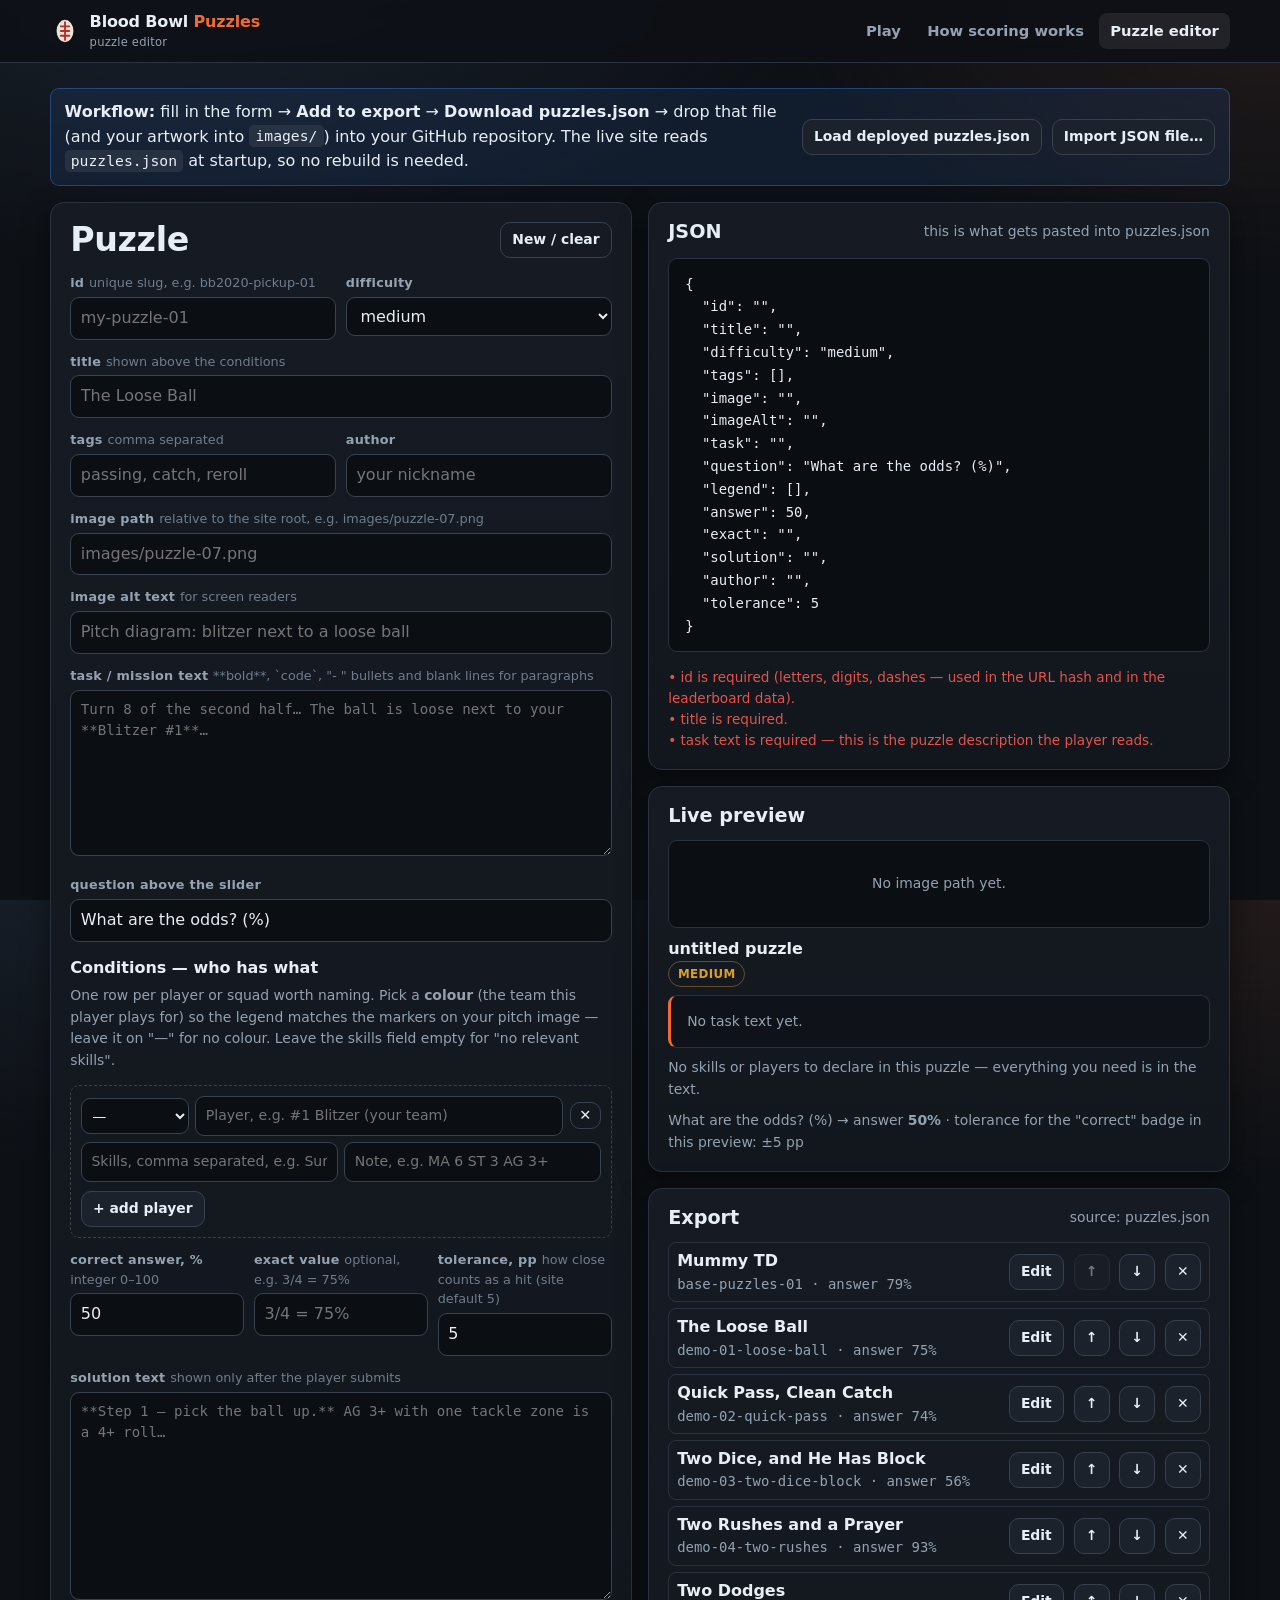
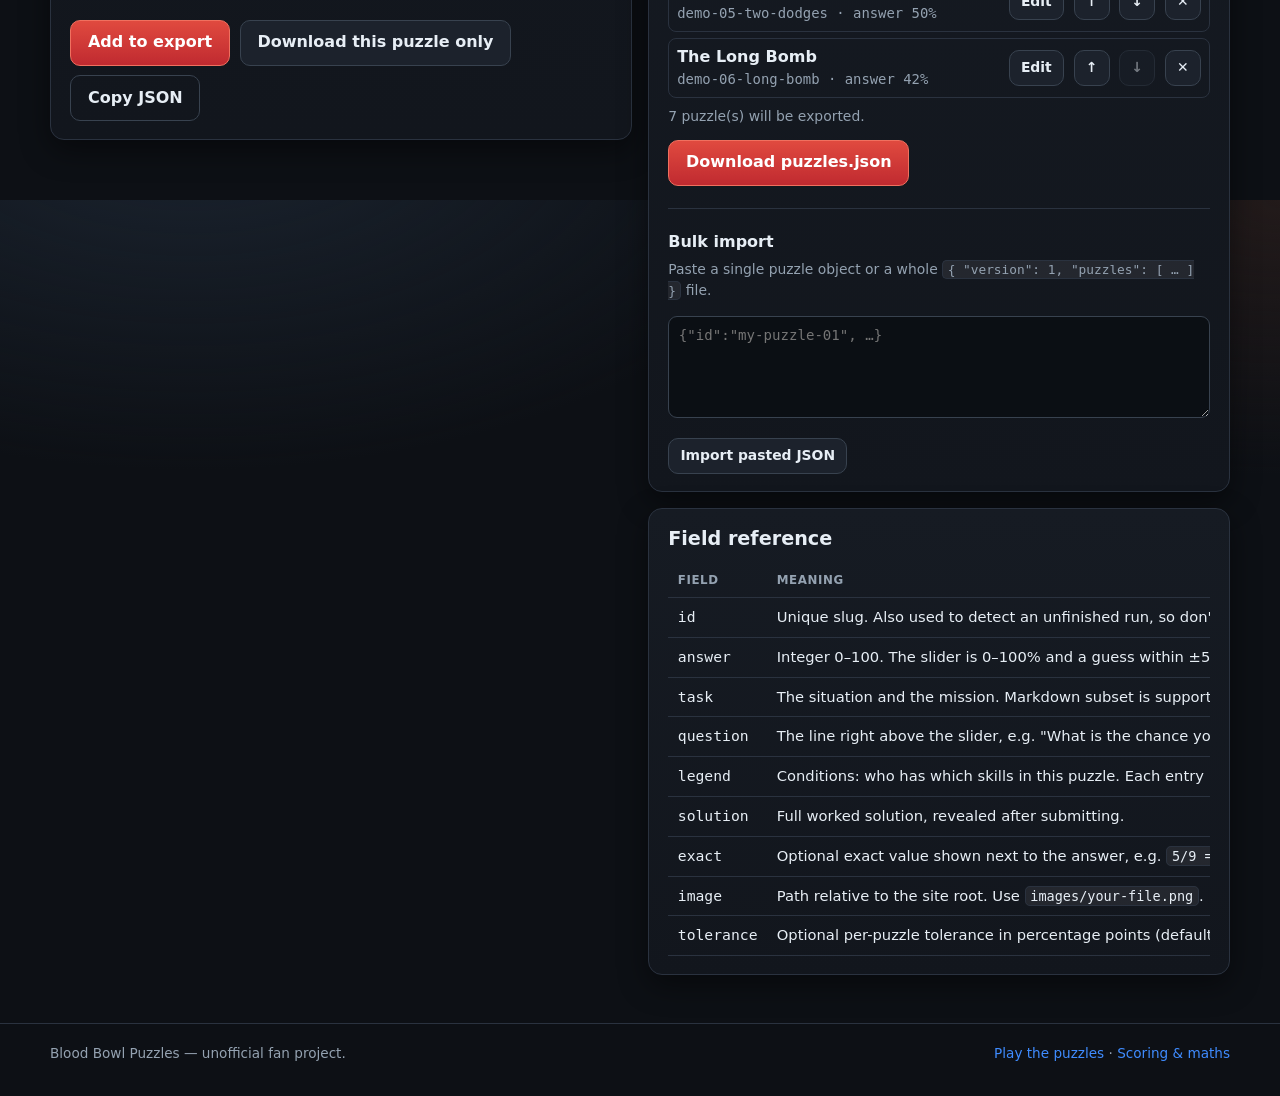
==== editor.html @ c8958ab3 "Zen play mode + legend colours in the editor Play page: - drop the site header, footer and every car" ====
<!doctype html>
<html lang="en">
<head>
<meta charset="utf-8">
<meta name="viewport" content="width=device-width, initial-scale=1">
<title>Puzzle editor — Blood Bowl Puzzles</title>
<meta name="description" content="Create new Blood Bowl puzzles as JSON with a live preview, then export puzzles.json for the site.">
<meta name="color-scheme" content="dark">
<link rel="icon" href="images/favicon.svg">
<link rel="stylesheet" href="css/style.css">
</head>
<body data-page="editor">

<header class="site-header">
  <div class="wrap">
    <a class="brand" href="index.html">
      <svg width="30" height="30" viewBox="0 0 32 32" aria-hidden="true">
        <ellipse cx="16" cy="16" rx="10" ry="13" fill="#e8e2d4" stroke="#0d1015" stroke-width="2"/>
        <path d="M16 6.5v19M11.5 11h9M11.5 16h9M11.5 21h9" stroke="#b03030" stroke-width="2" stroke-linecap="round"/>
      </svg>
      <span>Blood Bowl <b>Puzzles</b><small>puzzle editor</small></span>
    </a>
    <nav class="nav">
      <a href="index.html">Play</a>
      <a href="guide.html">How scoring works</a>
      <a href="editor.html" aria-current="page">Puzzle editor</a>
    </nav>
  </div>
</header>

<main class="wrap">

  <div class="banner">
    <div style="flex:1 1 340px">
      <b>Workflow:</b> fill in the form → <b>Add to export</b> → <b>Download puzzles.json</b> → drop that file
      (and your artwork into <code>images/</code>) into your GitHub repository. The live site reads <code>puzzles.json</code>
      at startup, so no rebuild is needed.
    </div>
    <div class="btn-row">
      <button id="btn-load-file" class="btn-sm">Load deployed puzzles.json</button>
      <label class="btn btn-sm" style="display:inline-block">
        Import JSON file…<input type="file" id="btn-import-file" accept=".json,application/json" hidden>
      </label>
    </div>
  </div>

  <div class="editor-grid">

    <!-- ------------------------------------------------ form -->
    <section class="card" id="form-card">
      <div class="card-top">
        <h1 style="margin:0">Puzzle</h1>
        <div class="btn-row" style="margin-left:auto">
          <button id="btn-new" class="btn-ghost btn-sm">New / clear</button>
        </div>
      </div>

      <div class="field-row">
        <div class="field">
          <label for="f-id">id <span class="hint">unique slug, e.g. bb2020-pickup-01</span></label>
          <input type="text" id="f-id" placeholder="my-puzzle-01">
        </div>
        <div class="field">
          <label for="f-difficulty">difficulty</label>
          <select id="f-difficulty">
            <option value="easy">easy</option>
            <option value="medium" selected>medium</option>
            <option value="hard">hard</option>
          </select>
        </div>
      </div>

      <div class="field">
        <label for="f-title">title <span class="hint">shown above the conditions</span></label>
        <input type="text" id="f-title" placeholder="The Loose Ball">
      </div>

      <div class="field-row">
        <div class="field">
          <label for="f-tags">tags <span class="hint">comma separated</span></label>
          <input type="text" id="f-tags" placeholder="passing, catch, reroll">
        </div>
        <div class="field">
          <label for="f-author">author</label>
          <input type="text" id="f-author" placeholder="your nickname">
        </div>
      </div>

      <div class="field">
        <label for="f-image">image path <span class="hint">relative to the site root, e.g. images/puzzle-07.png</span></label>
        <input type="text" id="f-image" placeholder="images/puzzle-07.png">
      </div>
      <div class="field">
        <label for="f-imagealt">image alt text <span class="hint">for screen readers</span></label>
        <input type="text" id="f-imagealt" placeholder="Pitch diagram: blitzer next to a loose ball">
      </div>

      <div class="field">
        <label for="f-task">task / mission text <span class="hint">**bold**, `code`, "- " bullets and blank lines for paragraphs</span></label>
        <textarea id="f-task" rows="7" placeholder="Turn 8 of the second half… The ball is loose next to your **Blitzer #1**…"></textarea>
      </div>

      <div class="field">
        <label for="f-question">question above the slider</label>
        <input type="text" id="f-question" value="What are the odds? (%)">
      </div>

      <h3 style="margin-top:1rem">Conditions — who has what</h3>
      <p class="muted small">One row per player or squad worth naming. Pick a <b>colour</b> (the team this player plays
        for) so the legend matches the markers on your pitch image — leave it on "—" for no colour.
        Leave the skills field empty for "no relevant skills".</p>
      <div class="legend-editor">
        <div id="legend-rows"></div>
        <button type="button" id="btn-add-legend" class="btn-sm">+ add player</button>
      </div>

      <div class="field-row">
        <div class="field">
          <label for="f-answer">correct answer, % <span class="hint">integer 0–100</span></label>
          <input type="number" id="f-answer" min="0" max="100" step="1" value="50">
        </div>
        <div class="field">
          <label for="f-exact">exact value <span class="hint">optional, e.g. 3/4 = 75%</span></label>
          <input type="text" id="f-exact" placeholder="3/4 = 75%">
        </div>
        <div class="field">
          <label for="f-tolerance">tolerance, pp <span class="hint">how close counts as a hit (site default 5)</span></label>
          <input type="number" id="f-tolerance" min="0" max="25" step="1" value="5">
        </div>
      </div>

      <div class="field">
        <label for="f-solution">solution text <span class="hint">shown only after the player submits</span></label>
        <textarea id="f-solution" rows="9" placeholder="**Step 1 — pick the ball up.** AG 3+ with one tackle zone is a 4+ roll…"></textarea>
      </div>

      <div class="btn-row" style="margin-top:.4rem">
        <button id="btn-add-deck" class="primary">Add to export</button>
        <button id="btn-download-one">Download this puzzle only</button>
        <button id="btn-copy" class="btn-ghost">Copy JSON</button>
      </div>
    </section>

    <!-- ------------------------------------------------ right column -->
    <section>
      <div class="card">
        <div class="card-top"><h2 style="margin:0">JSON</h2>
          <span class="muted small" style="margin-left:auto">this is what gets pasted into puzzles.json</span>
        </div>
        <pre style="max-height:44vh"><code id="json-out" class="small"></code></pre>
        <div id="json-status" class="status"></div>
      </div>

      <div class="card">
        <div class="card-top"><h2 style="margin:0">Live preview</h2></div>
        <div id="preview"></div>
      </div>

      <div class="card">
        <div class="card-top">
          <h2 style="margin:0">Export</h2>
          <span class="muted small" style="margin-left:auto" id="deck-source"></span>
        </div>
        <div id="deck"></div>
        <div class="btn-row" style="margin-top:.8rem">
          <button id="btn-download-deck" class="primary">Download puzzles.json</button>
        </div>
        <hr>
        <h3>Bulk import</h3>
        <p class="muted small">Paste a single puzzle object or a whole <code>{ "version": 1, "puzzles": [ … ] }</code> file.</p>
        <div class="field">
          <textarea id="paste-box" rows="4" placeholder='{"id":"my-puzzle-01", …}'></textarea>
        </div>
        <div class="btn-row"><button id="btn-import-paste" class="btn-sm">Import pasted JSON</button></div>
      </div>

      <div class="card">
        <div class="card-top"><h2 style="margin:0">Field reference</h2></div>
        <div class="table-wrap"><table class="board">
          <thead><tr><th>Field</th><th>Meaning</th></tr></thead>
          <tbody>
            <tr><td class="mono">id</td><td>Unique slug. Also used to detect an unfinished run, so don't rename puzzles casually.</td></tr>
            <tr><td class="mono">answer</td><td>Integer 0–100. The slider is 0–100% and a guess within ±5 pp counts as a hit.</td></tr>
            <tr><td class="mono">task</td><td>The situation and the mission. Markdown subset is supported.</td></tr>
            <tr><td class="mono">question</td><td>The line right above the slider, e.g. "What is the chance you knock the carrier down? (%)".</td></tr>
            <tr><td class="mono">legend</td><td>Conditions: who has which skills in this puzzle. Each entry is
              <code>{ name, skills[], note, color }</code>; <code>color</code> is one of
              <code>blue</code>, <code>red</code>, <code>green</code>, <code>yellow</code>, <code>purple</code>,
              <code>white</code> — or omitted for no colour. It is only cosmetic: the puzzle reads the same without it.</td></tr>
            <tr><td class="mono">solution</td><td>Full worked solution, revealed after submitting.</td></tr>
            <tr><td class="mono">exact</td><td>Optional exact value shown next to the answer, e.g. <code>5/9 = 55.56%</code>.</td></tr>
            <tr><td class="mono">image</td><td>Path relative to the site root. Use <code>images/your-file.png</code>.</td></tr>
            <tr><td class="mono">tolerance</td><td>Optional per-puzzle tolerance in percentage points (default 5).</td></tr>
          </tbody>
        </table></div>
      </div>
    </section>
  </div>
</main>

<footer class="site-footer">
  <div class="wrap">
    <span>Blood Bowl Puzzles — unofficial fan project.</span>
    <span><a href="index.html">Play the puzzles</a> · <a href="guide.html">Scoring &amp; maths</a></span>
  </div>
</footer>

<script type="module" src="js/editor.js"></script>
</body>
</html>
---- css/style.css ----
/* ============================================================
   Blood Bowl Puzzles — stylesheet
   Plain CSS, no build step, works from file:// and GitHub Pages
   ============================================================ */

:root {
  --bg: #0d1015;
  --bg-2: #12161d;
  --panel: #161b23;
  --panel-2: #1c222c;
  --line: #2a323f;
  --line-2: #38424f;
  --text: #e7eef5;
  --muted: #94a2b1;
  --accent: #d8383e;
  --accent-2: #f26a2e;
  --blue: #3f8cff;
  --good: #3fb950;
  --warn: #d9a02a;
  --bad: #e5534b;
  --radius: 14px;
  --radius-sm: 9px;
  --shadow: 0 10px 30px rgba(0, 0, 0, .45);
  --mono: ui-monospace, SFMono-Regular, Menlo, Consolas, "DejaVu Sans Mono", monospace;
  --sans: system-ui, -apple-system, "Segoe UI", Roboto, Ubuntu, "Helvetica Neue", Arial, sans-serif;
}

* { box-sizing: border-box; }

html, body { height: 100%; }

body {
  margin: 0;
  background:
    radial-gradient(1100px 600px at 15% -10%, #1b2430 0%, transparent 60%),
    radial-gradient(900px 500px at 100% 0%, #221a1a 0%, transparent 55%),
    var(--bg);
  color: var(--text);
  font-family: var(--sans);
  line-height: 1.55;
  -webkit-text-size-adjust: 100%;
}

a { color: var(--blue); text-decoration: none; }
a:hover { text-decoration: underline; }

h1, h2, h3 { line-height: 1.2; margin: 0 0 .5rem; }
h1 { font-size: clamp(1.5rem, 2.6vw, 2.1rem); letter-spacing: -.01em; }
h2 { font-size: 1.2rem; }
h3 { font-size: 1rem; }

p { margin: 0 0 .85rem; }
p:last-child { margin-bottom: 0; }

code, pre, kbd { font-family: var(--mono); font-size: .92em; }
code {
  background: rgba(255, 255, 255, .07);
  border: 1px solid var(--line);
  border-radius: 5px;
  padding: .08em .35em;
}
pre {
  background: #0a0d12;
  border: 1px solid var(--line);
  border-radius: var(--radius-sm);
  padding: .85rem 1rem;
  overflow: auto;
  max-height: 60vh;
}
pre code { background: none; border: 0; padding: 0; }

hr { border: 0; border-top: 1px solid var(--line); margin: 1.4rem 0; }

/* ----------------------------------------------------------- layout */

.wrap { width: min(1180px, 100% - 2rem); margin-inline: auto; }

.site-header {
  position: sticky; top: 0; z-index: 40;
  background: rgba(13, 16, 21, .86);
  backdrop-filter: blur(9px);
  border-bottom: 1px solid var(--line);
}
.site-header .wrap {
  display: flex; align-items: center; gap: 1rem; flex-wrap: wrap;
  padding: .6rem 0;
}
.brand { display: flex; align-items: center; gap: .6rem; color: var(--text); font-weight: 700; letter-spacing: -.01em; }
.brand:hover { text-decoration: none; }
.brand svg { display: block; }
.brand b { color: var(--accent-2); font-weight: 800; }
.brand small { display: block; font-weight: 500; font-size: .72rem; color: var(--muted); letter-spacing: .02em; }

.nav { display: flex; gap: .25rem; margin-left: auto; flex-wrap: wrap; }
.nav a {
  color: var(--muted); padding: .42rem .7rem; border-radius: 8px; font-size: .92rem; font-weight: 600;
}
.nav a:hover { color: var(--text); background: rgba(255, 255, 255, .05); text-decoration: none; }
.nav a[aria-current="page"] { color: var(--text); background: rgba(255, 255, 255, .08); }

.badge {
  font-size: .72rem; font-weight: 700; letter-spacing: .04em; text-transform: uppercase;
  padding: .22rem .5rem; border-radius: 999px; border: 1px solid var(--line-2); color: var(--muted);
}
.badge.local { color: var(--warn); border-color: rgba(217, 160, 42, .45); background: rgba(217, 160, 42, .1); }
.badge.accuracy { color: #ffd0a6; border-color: rgba(242, 106, 46, .5); background: rgba(242, 106, 46, .14); font-size: .8rem; }
.badge.firebase { color: var(--good); border-color: rgba(63, 185, 80, .45); background: rgba(63, 185, 80, .1); }

main { padding: 1.6rem 0 3rem; }

.site-footer {
  border-top: 1px solid var(--line); color: var(--muted); font-size: .85rem;
  padding: 1.2rem 0 2rem;
}
.site-footer .wrap { display: flex; gap: 1rem; flex-wrap: wrap; justify-content: space-between; }

/* ----------------------------------------------------------- cards */

.card {
  background: linear-gradient(180deg, var(--panel) 0%, var(--bg-2) 100%);
  border: 1px solid var(--line);
  border-radius: var(--radius);
  box-shadow: var(--shadow);
  padding: 1.1rem 1.2rem;
}
.card + .card { margin-top: 1rem; }
.card-top { display: flex; gap: .8rem; align-items: center; flex-wrap: wrap; margin-bottom: .8rem; }
.card-top h2, .card-top h3 { margin: 0; }
.muted { color: var(--muted); }
.small { font-size: .87rem; }
.mono { font-family: var(--mono); }
.center { text-align: center; }

.chips { display: flex; gap: .4rem; flex-wrap: wrap; }
.chip {
  font-size: .74rem; font-weight: 700; letter-spacing: .03em; text-transform: uppercase;
  border-radius: 999px; padding: .18rem .55rem; border: 1px solid var(--line-2); color: var(--muted);
}
.chip.easy { color: #6cc46c; border-color: rgba(108, 196, 108, .4); }
.chip.medium { color: var(--warn); border-color: rgba(217, 160, 42, .4); }
.chip.hard { color: #ef7676; border-color: rgba(239, 118, 118, .4); }
.chip.tag { text-transform: none; letter-spacing: 0; color: var(--muted); font-weight: 600; }

/* ----------------------------------------------------------- buttons */

button, .btn {
  font: inherit; font-weight: 700; cursor: pointer;
  border-radius: 10px; border: 1px solid var(--line-2);
  background: var(--panel-2); color: var(--text);
  padding: .6rem 1.05rem;
  transition: transform .06s ease, background .15s ease, border-color .15s ease;
}
button:hover, .btn:hover { background: #232b36; text-decoration: none; }
button:active, .btn:active { transform: translateY(1px); }
button:disabled { opacity: .45; cursor: not-allowed; }

.btn-primary, button.primary {
  background: linear-gradient(180deg, #e04a3f, #c02a30);
  border-color: #f0705f; color: #fff;
}
.btn-primary:hover, button.primary:hover { background: linear-gradient(180deg, #ef5b4c, #cf3438); }
.btn-ghost { background: transparent; }
.btn-ghost:hover { background: rgba(255, 255, 255, .06); }
.btn-sm { padding: .38rem .7rem; font-size: .87rem; }
.btn-row { display: flex; gap: .6rem; flex-wrap: wrap; align-items: center; }

/* ----------------------------------------------------------- stat blocks */

.stats-row { display: flex; gap: .5rem; flex-wrap: wrap; margin-top: 1rem; justify-content: center; }
.stat {
  background: var(--panel-2); border: 1px solid var(--line); border-radius: var(--radius-sm);
  padding: .5rem .7rem; min-width: 92px;
}
.stat b { display: block; font-size: 1.25rem; }
.stat span { font-size: .74rem; color: var(--muted); text-transform: uppercase; letter-spacing: .05em; }

/* ----------------------------------------------------------- puzzle */

.puzzle-grid { display: grid; grid-template-columns: minmax(0, 1.1fr) minmax(0, 1fr); gap: clamp(1rem, 3vw, 2.25rem); align-items: start; }
@media (max-width: 900px) { .puzzle-grid { grid-template-columns: 1fr; gap: 1.25rem; } }

.figure {
  display: flex; align-items: center; justify-content: center;
  background: #0b0e13; border: 1px solid var(--line); border-radius: 12px;
  padding: .4rem; overflow: hidden; margin: 0;
}
.figure img { display: block; width: 100%; height: auto; border-radius: 8px; }
.figure figcaption { color: var(--muted); font-size: .8rem; padding: .4rem .2rem 0; }

.task { margin-top: .9rem; }
.task h3 { color: var(--accent-2); text-transform: uppercase; font-size: .78rem; letter-spacing: .08em; }
.task ul { margin: .2rem 0 .9rem; padding-left: 1.1rem; }

/* Legend: one row per player, optionally tinted with the team colour. */
.legend { list-style: none; margin: .45rem 0 0; padding: 0; font-size: .92rem; }
.legend-row {
  display: grid; grid-template-columns: minmax(0, 1fr) minmax(0, 1.1fr);
  gap: .2rem .9rem; align-items: start;
  padding: .45rem 0; border-bottom: 1px solid var(--line);
}
.legend-row:last-child { border-bottom: 0; }
.legend-name { display: flex; align-items: baseline; gap: .45rem; flex-wrap: wrap; min-width: 0; }
.legend-name b { color: var(--text); }
.legend-name b { color: color-mix(in srgb, var(--c, #3f8cff) 40%, var(--text)); }
.legend-note { font-size: .74rem; color: var(--muted); }
.lg-dot {
  width: .65rem; height: .65rem; border-radius: 50%; flex: none;
  background: var(--c, #3f8cff); box-shadow: 0 0 0 1px rgba(255, 255, 255, .18);
  transform: translateY(-1px);
}
.legend-skills { display: flex; flex-wrap: wrap; gap: .2rem; }
.skill {
  display: inline-block; font-size: .76rem; font-weight: 700; border-radius: 6px; padding: .06rem .35rem;
  margin: 0; background: rgba(63, 140, 255, .16); color: #9cc6ff; border: 1px solid rgba(63, 140, 255, .3);
}
.skill {
  background: color-mix(in srgb, var(--c, #3f8cff) 18%, transparent);
  color: color-mix(in srgb, var(--c, #3f8cff) 45%, #ffffff);
  border-color: color-mix(in srgb, var(--c, #3f8cff) 42%, transparent);
}
@media (max-width: 560px) { .legend-row { grid-template-columns: 1fr; gap: .3rem; } }

/* ----------------------------------------------------------- answer block */

.answer-box {
  width: min(560px, 100%);
  margin: clamp(1rem, 3vw, 2rem) auto 0;
  text-align: center;
}
.question { font-weight: 600; font-size: 1.02rem; color: #cdd8e5; margin-bottom: .9rem; }

.slider-row { display: flex; align-items: center; gap: .9rem; }
.slider { flex: 1; min-width: 0; }

input[type="range"] {
  -webkit-appearance: none; appearance: none;
  width: 100%; height: 40px; background: transparent; cursor: pointer; margin: 0;
}
input[type="range"]:focus-visible { outline: 2px solid var(--blue); outline-offset: 4px; border-radius: 999px; }

input[type="range"]::-webkit-slider-runnable-track {
  height: 14px; border-radius: 999px; border: 1px solid var(--line-2);
  background: linear-gradient(90deg, var(--blue) 0 var(--pct, 0%), #20262f var(--pct, 0%) 100%);
}
input[type="range"]::-webkit-slider-thumb {
  -webkit-appearance: none; appearance: none;
  width: 26px; height: 26px; border-radius: 50%; margin-top: -7px;
  background: radial-gradient(circle at 34% 30%, #fff, #d8dee6 55%, #b3bcc6);
  border: 2px solid #0c0f14; box-shadow: 0 2px 8px rgba(0, 0, 0, .6);
}
input[type="range"]::-moz-range-track {
  height: 14px; border-radius: 999px; border: 1px solid var(--line-2);
  background: linear-gradient(90deg, var(--blue) 0 var(--pct, 0%), #20262f var(--pct, 0%) 100%);
}
input[type="range"]::-moz-range-thumb {
  width: 24px; height: 24px; border-radius: 50%;
  background: radial-gradient(circle at 34% 30%, #fff, #d8dee6 55%, #b3bcc6);
  border: 2px solid #0c0f14;
}
.range-scale { display: flex; justify-content: space-between; font-size: .74rem; color: var(--muted); }

.readout {
  font-family: var(--mono); font-size: 1.55rem; font-weight: 700; min-width: 5.2ch; text-align: right;
  font-variant-numeric: tabular-nums;
}

.result { margin: 1.25rem auto 0; max-width: 640px; border-radius: var(--radius-sm); border: 1px solid var(--line); overflow: hidden; text-align: left; }
.result-head { padding: .7rem .9rem; font-weight: 700; display: flex; gap: .6rem; align-items: center; flex-wrap: wrap; }
.result.hit .result-head { background: rgba(63, 185, 80, .16); border-bottom: 1px solid rgba(63, 185, 80, .35); color: #8fe39b; }
.result.miss .result-head { background: rgba(229, 83, 75, .15); border-bottom: 1px solid rgba(229, 83, 75, .35); color: #ff9d94; }
.result-body { padding: .8rem .95rem; }
.verdict-grid { display: grid; grid-template-columns: repeat(3, minmax(0, 1fr)); gap: .6rem; margin-bottom: .9rem; }
@media (max-width: 560px) { .verdict-grid { grid-template-columns: 1fr 1fr; } }
.verdict-grid .stat b { font-size: 1.1rem; }

.solution {
  background: #0f1319; border: 1px solid var(--line); border-left: 3px solid var(--accent-2);
  border-radius: var(--radius-sm); padding: .9rem 1rem; margin-top: .2rem;
}
.solution h3 { color: var(--accent-2); text-transform: uppercase; font-size: .78rem; letter-spacing: .08em; }
.solution ul { margin: .2rem 0 .9rem; padding-left: 1.1rem; }

.next-row { display: flex; flex-direction: column; align-items: center; gap: .7rem; margin-top: 1.2rem; }

/* ----------------------------------------------------------- zen shell (play page) */

body[data-page="play"] main { padding: 0; }

.zen {
  min-height: 100dvh;
  display: flex; flex-direction: column;
  padding: clamp(.85rem, 2.5vw, 1.75rem) 0 calc(1.25rem + env(safe-area-inset-bottom, 0px));
}
.zen-main { flex: 1 0 auto; display: flex; }
.zen-sheet { width: 100%; margin: auto; }

.zen-top { display: flex; align-items: center; gap: .9rem; margin-bottom: clamp(.75rem, 2vw, 1.5rem); }
.zen-progress { flex: 1; height: 3px; background: #1e242e; border-radius: 999px; overflow: hidden; }
.zen-progress > i { display: block; height: 100%; width: 0; background: linear-gradient(90deg, var(--blue), var(--accent-2)); transition: width .25s ease; }
.zen-count { font-size: .78rem; color: var(--muted); white-space: nowrap; font-variant-numeric: tabular-nums; }
.zen-count b { color: var(--text); }

.zen-media { min-width: 0; }
.zen-side { min-width: 0; }
.zen-title-row { display: flex; align-items: baseline; gap: .6rem; flex-wrap: wrap; }
.zen-title { margin: 0; font-size: clamp(1.05rem, 1.7vw, 1.25rem); letter-spacing: -.01em; }
.zen-sub { margin: 1.2rem 0 .1rem; color: var(--muted); text-transform: uppercase; font-size: .72rem; letter-spacing: .08em; }

body[data-page="play"] .task { margin-top: .7rem; }
body[data-page="play"] .figure img { max-height: min(52vh, 500px); width: auto; max-width: 100%; object-fit: contain; }

.zen-foot { flex: none; }

/* results / leaderboard page, still chrome-free */
.zen-page { width: min(860px, 100%); margin-inline: auto; padding: clamp(1.5rem, 4vw, 3rem) 0 4rem; }
.results-head { text-align: center; margin-bottom: .25rem; }
.zen-note { max-width: 70ch; margin: 1rem auto 0; }
.zen-block { margin-top: 2.25rem; }
.zen-block h2 { font-size: 1.05rem; margin-bottom: .7rem; display: flex; align-items: center; gap: .6rem; flex-wrap: wrap; }
.zen-actions { margin-top: 2.5rem; }

/* buttons */
.btn-row.btn-center { justify-content: center; }
.btn-lg { padding: .8rem 1.9rem; font-size: 1.02rem; border-radius: 12px; min-width: 220px; }
.link-btn {
  background: none; border: 0; color: var(--muted); font-weight: 600;
  font-size: .8rem; padding: .35rem .5rem; border-radius: 8px;
}
.link-btn:hover { background: rgba(255, 255, 255, .05); color: var(--text); }

@media (max-width: 900px) {
  body[data-page="play"] .figure img { max-height: min(40vh, 320px); }
}
@media (max-width: 560px) {
  .btn-lg { width: 100%; max-width: 420px; }
  .answer-box .slider-row { gap: .6rem; }
  .readout { font-size: 1.3rem; min-width: 4.6ch; }
  .zen { padding-top: .6rem; }
  .zen-top { margin-bottom: .6rem; }
  .puzzle-grid { gap: 1rem; }
  .answer-box { margin-top: 1.1rem; }
  body[data-page="play"] .figure img { max-height: 32vh; }
  body[data-page="play"] .figure { padding: .3rem; }
  .zen-sub { margin-top: 1rem; }
}

/* ----------------------------------------------------------- tables / leaderboard */

.table-wrap { overflow-x: auto; }
table.board { width: 100%; border-collapse: collapse; font-size: .92rem; }
table.board th, table.board td { padding: .5rem .6rem; text-align: left; border-bottom: 1px solid var(--line); white-space: nowrap; }
table.board th { color: var(--muted); font-size: .74rem; text-transform: uppercase; letter-spacing: .05em; }
table.board td.num { text-align: right; font-variant-numeric: tabular-nums; font-family: var(--mono); }
table.board tr.me td { background: rgba(63, 140, 255, .12); }
table.board tr.me td:first-child { box-shadow: inset 3px 0 0 var(--blue); }
.rank-1 { color: #ffd76a; font-weight: 700; }
.rank-2 { color: #d8dee6; font-weight: 700; }
.rank-3 { color: #d79a5b; font-weight: 700; }

/* ----------------------------------------------------------- editor */

.editor-grid { display: grid; grid-template-columns: minmax(0, 1fr) minmax(0, 1fr); gap: 1rem; align-items: start; }
@media (max-width: 1000px) { .editor-grid { grid-template-columns: 1fr; } }
.field { margin-bottom: .75rem; }
.field label { display: block; font-size: .8rem; font-weight: 700; color: var(--muted); margin-bottom: .25rem; letter-spacing: .02em; }
.field .hint { font-weight: 500; color: #6f7d8c; text-transform: none; letter-spacing: 0; }
input[type="text"], input[type="number"], textarea, select {
  width: 100%; font: inherit; color: var(--text); background: #0b0f14;
  border: 1px solid var(--line-2); border-radius: 9px; padding: .5rem .6rem;
}
textarea { min-height: 96px; resize: vertical; font-family: var(--mono); font-size: .88rem; line-height: 1.5; }
.field-row { display: grid; grid-template-columns: repeat(auto-fit, minmax(120px, 1fr)); gap: .6rem; }
.legend-editor { border: 1px dashed var(--line-2); border-radius: var(--radius-sm); padding: .6rem; margin-bottom: .75rem; }
.legend-editor .row {
  display: grid; gap: .4rem; margin-bottom: .6rem; padding-bottom: .6rem;
  border-bottom: 1px dashed var(--line);
}
.legend-editor .row:last-child { border-bottom: 0; padding-bottom: 0; }
.row-line { display: grid; grid-template-columns: auto minmax(0, 1fr) auto; gap: .4rem; align-items: center; }
.row-line.two { grid-template-columns: minmax(0, 1fr) minmax(0, 1fr); }
.legend-editor .row input, .legend-editor .row select { font-size: .88rem; }
.legend-editor .row button { padding: .35rem .55rem; font-size: .9rem; line-height: 1; }
.lg-color { width: auto; min-width: 6.75rem; padding: .5rem .4rem; }
@media (max-width: 560px) { .row-line.two { grid-template-columns: 1fr; } }
.status { font-size: .85rem; }
.status.ok { color: var(--good); }
.status.err { color: var(--bad); white-space: pre-wrap; }
.split { display: grid; grid-template-columns: 1fr 1fr; gap: .6rem; }
@media (max-width: 560px) { .split { grid-template-columns: 1fr; } }

.preview-frame { border: 1px solid var(--line); border-radius: var(--radius-sm); background: #0b0e13; padding: .5rem; }
.preview-frame img { display: block; width: 100%; height: auto; border-radius: 6px; }
.list-puzzles { display: grid; gap: .4rem; }
.list-puzzles .item { display: flex; gap: .6rem; align-items: center; justify-content: space-between; padding: .35rem .5rem; border: 1px solid var(--line); border-radius: 8px; }
.list-puzzles .item b { font-weight: 600; }

/* ----------------------------------------------------------- misc */

.banner {
  display: flex; gap: .8rem; align-items: center; flex-wrap: wrap;
  background: rgba(63, 140, 255, .1); border: 1px solid rgba(63, 140, 255, .35);
  border-radius: var(--radius-sm); padding: .65rem .85rem; margin-bottom: 1rem;
}
.note { border-left: 3px solid var(--warn); background: rgba(217, 160, 42, .08); padding: .6rem .8rem; border-radius: 0 8px 8px 0; }
.err-box { border-left: 3px solid var(--bad); background: rgba(229, 83, 75, .08); padding: .8rem 1rem; border-radius: 0 8px 8px 0; }
.hidden { display: none !important; }
.toast {
  position: fixed; left: 50%; bottom: 1.4rem; transform: translateX(-50%);
  background: #202832; border: 1px solid var(--line-2); color: var(--text);
  padding: .6rem 1rem; border-radius: 10px; box-shadow: var(--shadow); z-index: 80; font-weight: 600;
}
.spinner { display: inline-block; width: 15px; height: 15px; border: 2px solid rgba(255, 255, 255, .25); border-top-color: #fff; border-radius: 50%; animation: spin .7s linear infinite; vertical-align: -2px; }
@keyframes spin { to { transform: rotate(360deg); } }

details.help { border: 1px solid var(--line); border-radius: var(--radius-sm); padding: .6rem .8rem; background: rgba(255, 255, 255, .02); }
details.help summary { cursor: pointer; font-weight: 700; }
details.help[open] summary { margin-bottom: .6rem; }
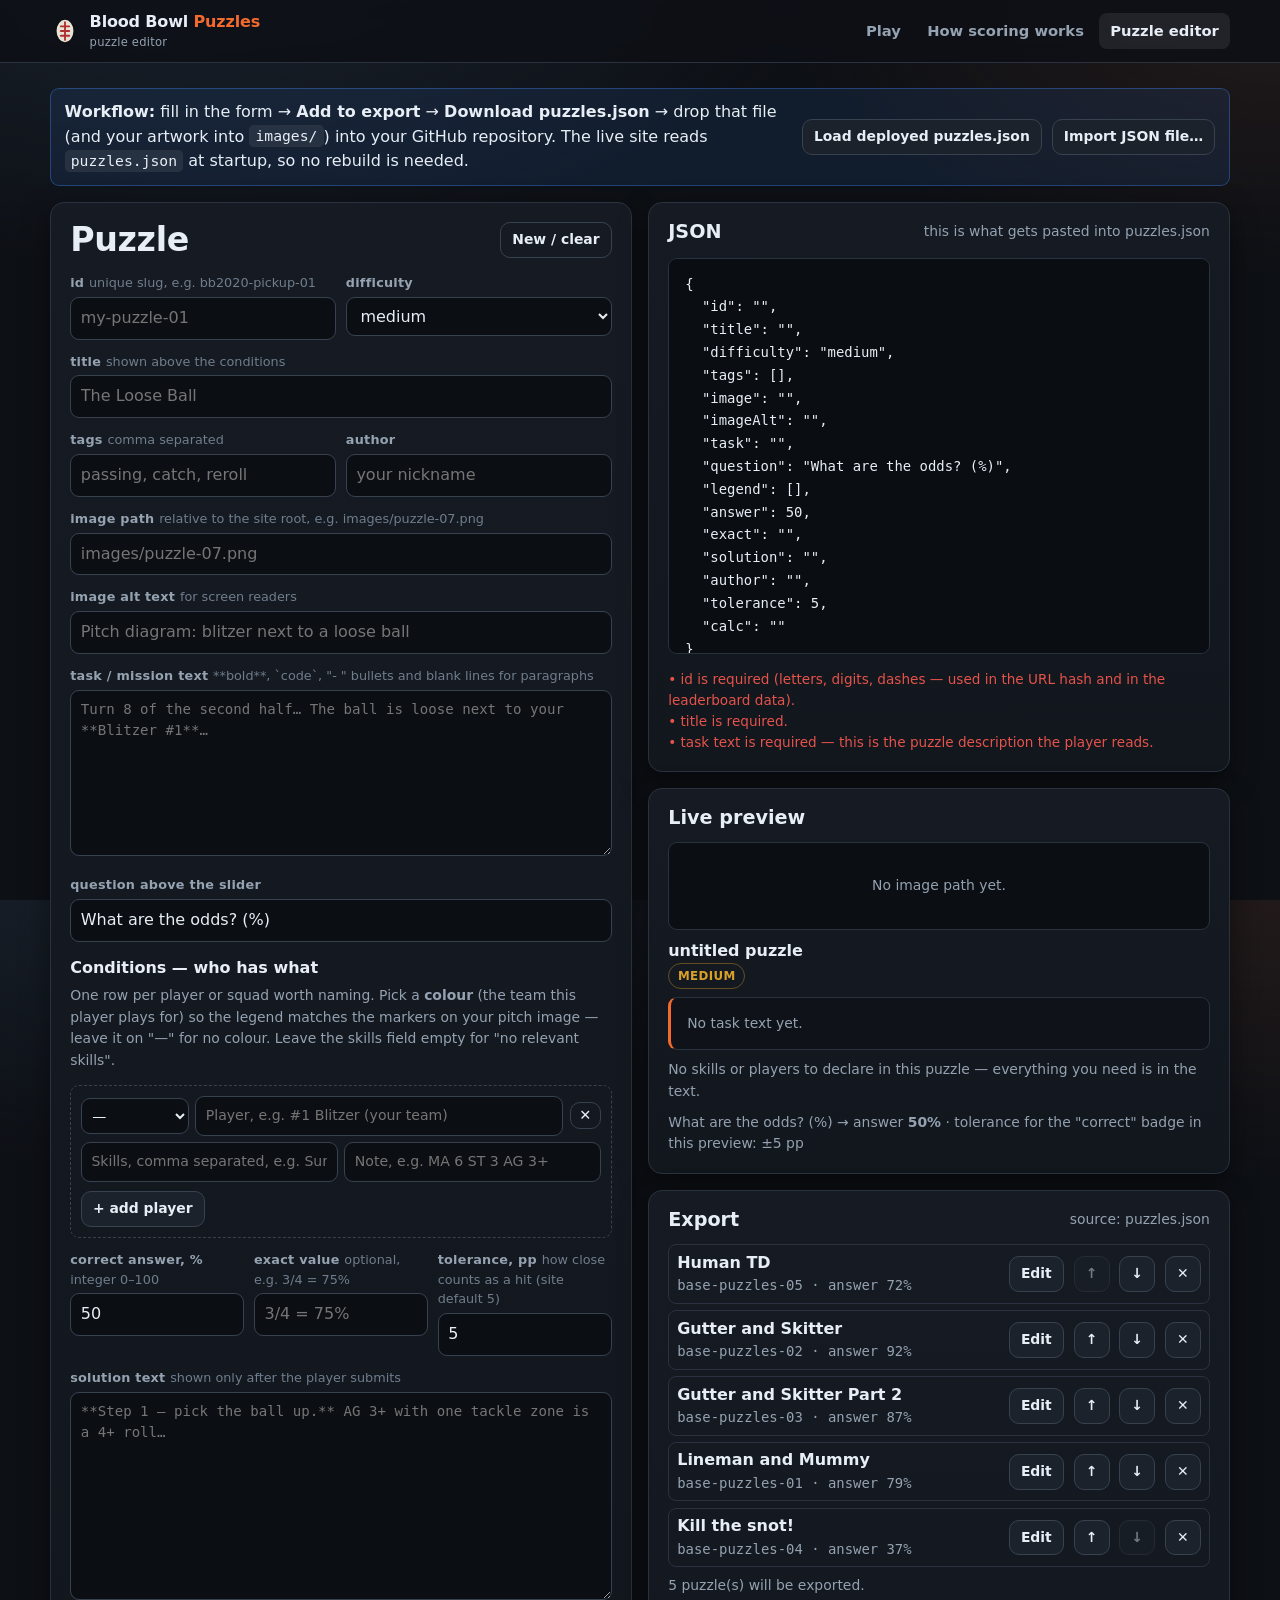
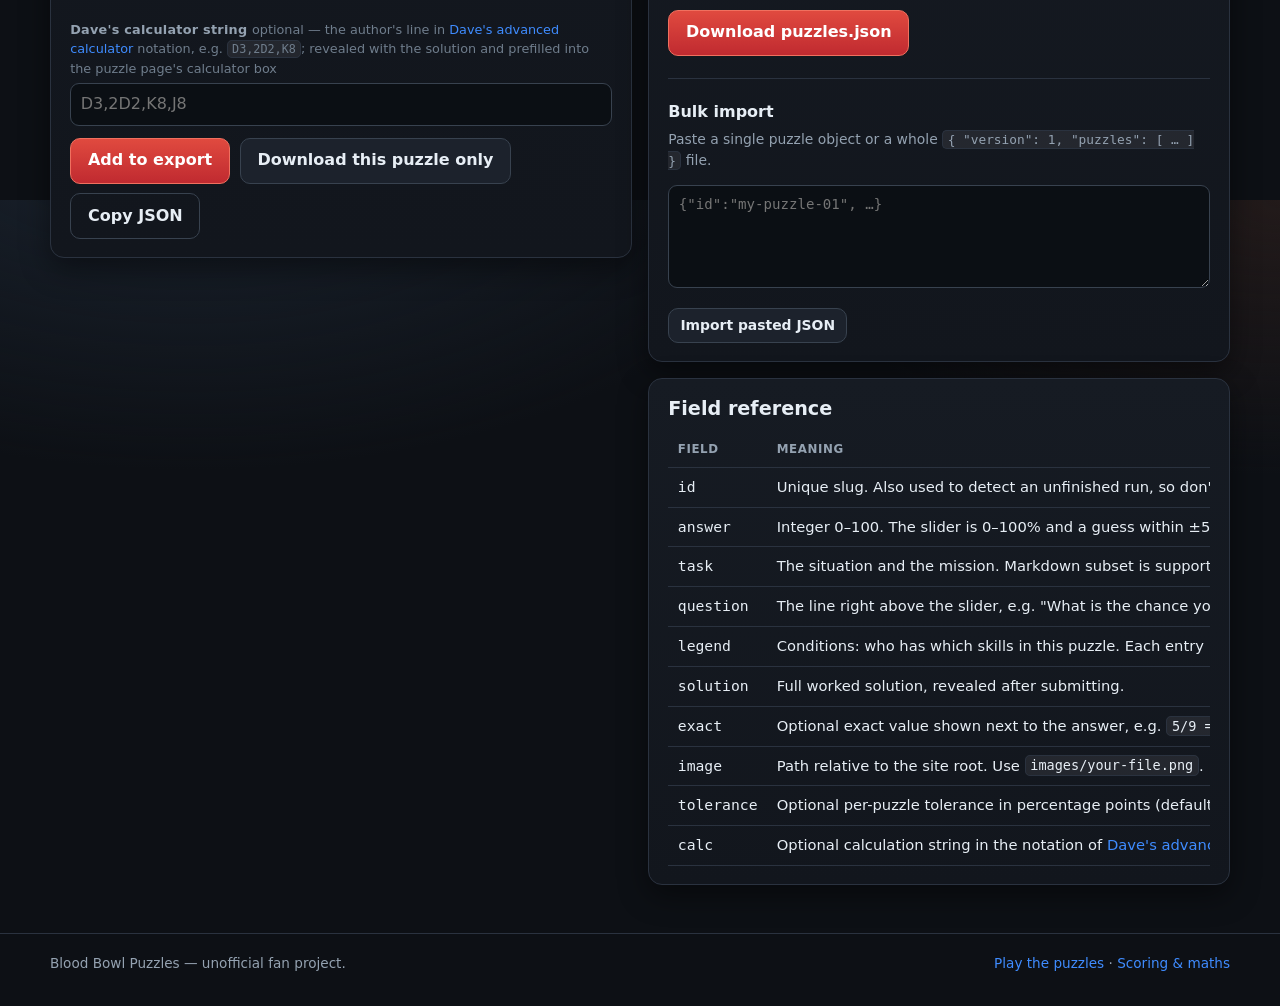
==== commit aaa52ced: "Add Dave's calculator box to puzzle pages + notation help Every puzzle page now carries a collapsibl" ====
--- a/editor.html
+++ b/editor.html
@@ -132,6 +132,13 @@
       <div class="field">
         <label for="f-solution">solution text <span class="hint">shown only after the player submits</span></label>
         <textarea id="f-solution" rows="9" placeholder="**Step 1 — pick the ball up.** AG 3+ with one tackle zone is a 4+ roll…"></textarea>
+      </div>
+
+      <div class="field">
+        <label for="f-calc">Dave's calculator string <span class="hint">optional — the author's line in
+          <a href="https://www.bloodbowldave.com/advanced" target="_blank" rel="noopener">Dave's advanced calculator</a>
+          notation, e.g. <code>D3,2D2,K8</code>; revealed with the solution and prefilled into the puzzle page's calculator box</span></label>
+        <input type="text" id="f-calc" spellcheck="false" autocomplete="off" placeholder="D3,2D2,K8,J8">
       </div>
 
       <div class="btn-row" style="margin-top:.4rem">
@@ -191,6 +198,11 @@
             <tr><td class="mono">exact</td><td>Optional exact value shown next to the answer, e.g. <code>5/9 = 55.56%</code>.</td></tr>
             <tr><td class="mono">image</td><td>Path relative to the site root. Use <code>images/your-file.png</code>.</td></tr>
             <tr><td class="mono">tolerance</td><td>Optional per-puzzle tolerance in percentage points (default 5).</td></tr>
+            <tr><td class="mono">calc</td><td>Optional calculation string in the notation of
+              <a href="https://www.bloodbowldave.com/advanced" target="_blank" rel="noopener">Dave's advanced calculator</a>
+              (<code>D3,2D2,K8,J8</code>, see the reference in <a href="guide.html#calculator">the guide</a>).
+              Every puzzle page has a calculator box where players type their own line; after submitting,
+              this string is shown with the solution and dropped into that box.</td></tr>
           </tbody>
         </table></div>
       </div>
--- a/css/style.css
+++ b/css/style.css
@@ -415,3 +415,43 @@
 details.help { border: 1px solid var(--line); border-radius: var(--radius-sm); padding: .6rem .8rem; background: rgba(255, 255, 255, .02); }
 details.help summary { cursor: pointer; font-weight: 700; }
 details.help[open] summary { margin-bottom: .6rem; }
+
+/* ----------------------------------------------------------- calculator box (play page) */
+
+.calc-box {
+  width: min(680px, 100%);
+  margin: 1.1rem auto 0;
+  border: 1px solid var(--line); border-radius: var(--radius-sm);
+  background: rgba(255, 255, 255, .02);
+  padding: .6rem .85rem .75rem;
+  text-align: left;
+}
+.calc-box > summary { cursor: pointer; font-weight: 700; font-size: .94rem; }
+.calc-box > summary:hover { color: #fff; }
+.calc-box[open] > summary { margin-bottom: .55rem; }
+.calc-body p { margin-bottom: .55rem; }
+.calc-row { display: flex; gap: .5rem; align-items: stretch; margin: .1rem 0 .65rem; }
+.calc-row input {
+  flex: 1; min-width: 0;
+  font-family: var(--mono); font-size: .92rem; letter-spacing: .01em;
+}
+.calc-row .btn { flex: none; display: inline-flex; align-items: center; }
+.calc-help { margin-top: .1rem; }
+.calc-help summary { font-size: .88rem; }
+.calc-chips { display: grid; gap: .35rem; margin: .35rem 0 .6rem; }
+.calc-chip {
+  display: flex; gap: .7rem; align-items: baseline; justify-content: space-between;
+  width: 100%; text-align: left;
+  padding: .38rem .6rem; font-weight: 600; font-size: .86rem;
+  background: var(--panel-2); border: 1px solid var(--line);
+}
+.calc-chip:hover { border-color: var(--line-2); background: #232b36; }
+.calc-chip code { white-space: nowrap; }
+.calc-chip .lbl { color: var(--muted); font-weight: 500; font-size: .8rem; text-align: right; }
+@media (max-width: 560px) {
+  .calc-chip { flex-direction: column; gap: .1rem; }
+  .calc-chip .lbl { text-align: left; }
+  .calc-row { flex-direction: column; }
+}
+.calc-line { display: flex; gap: .55rem; align-items: center; flex-wrap: wrap; margin: .8rem 0 0; }
+.calc-line .btn { padding: .3rem .6rem; font-size: .82rem; }
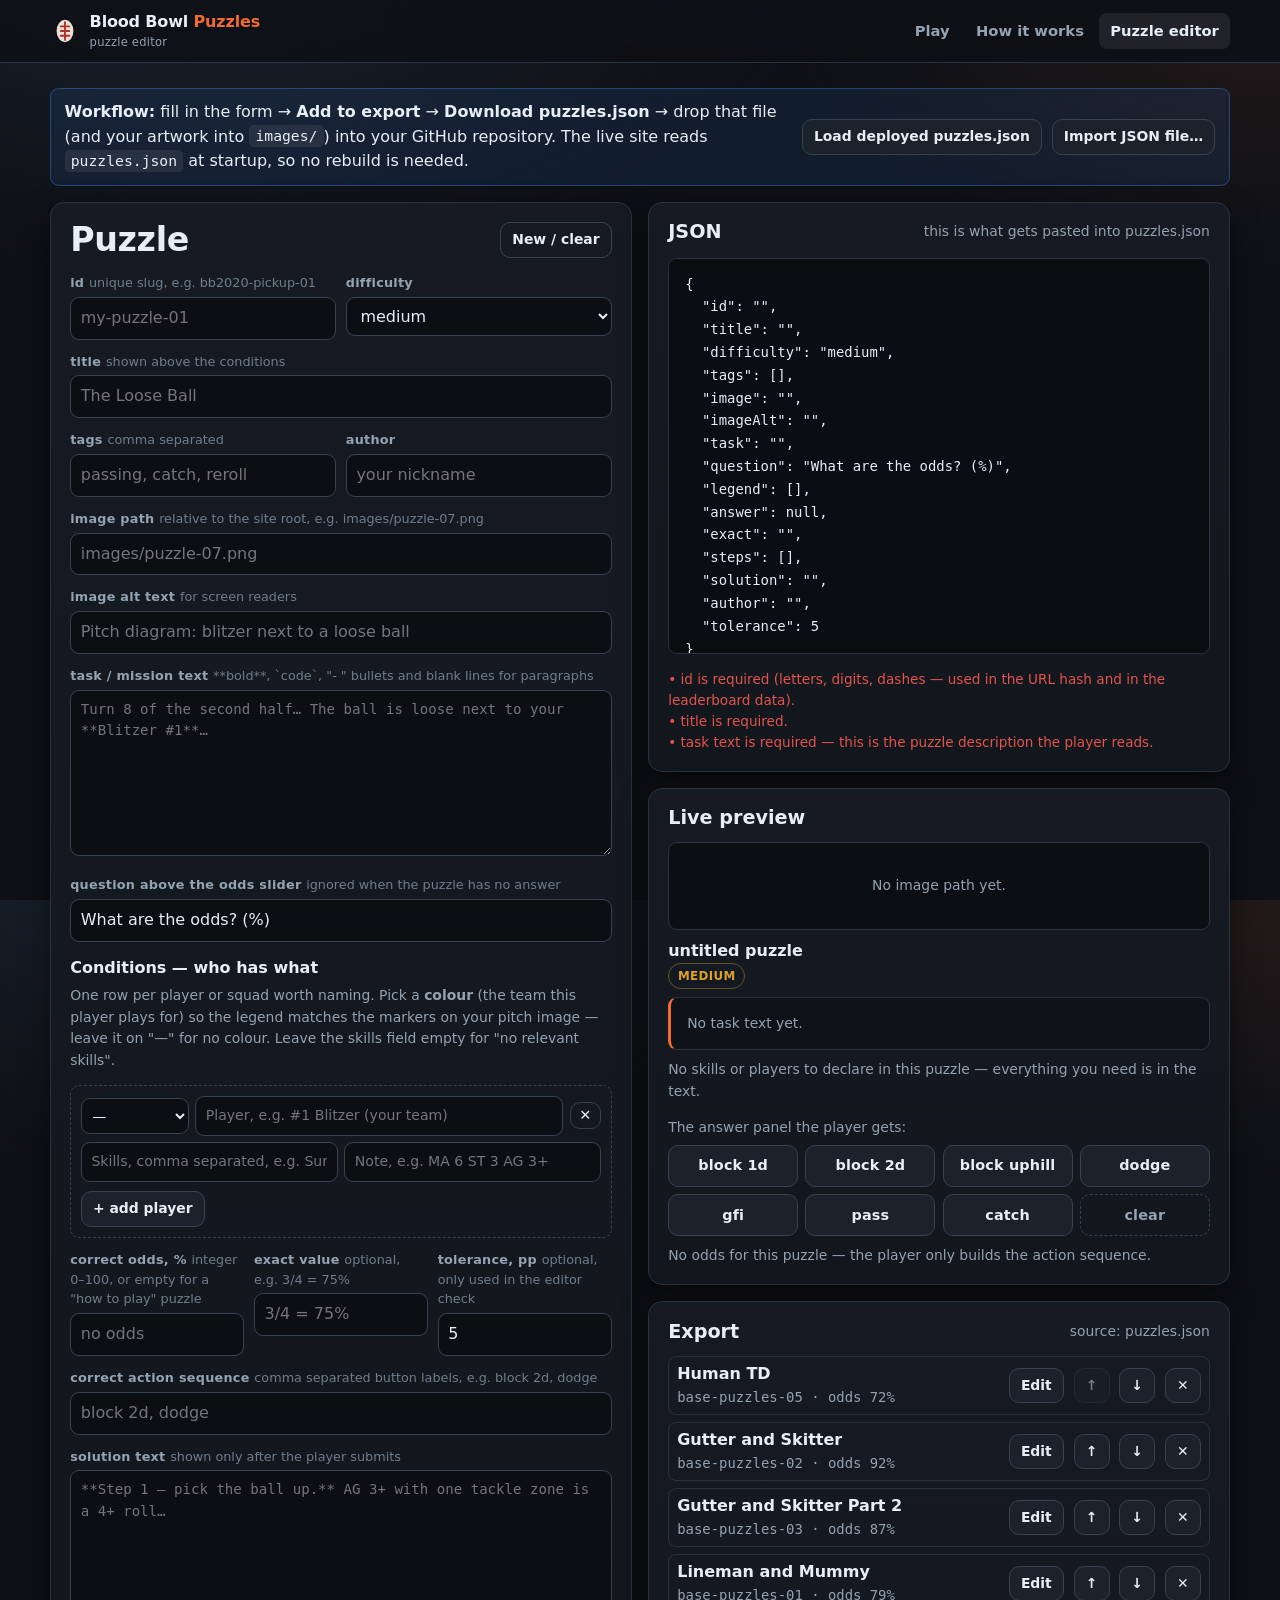
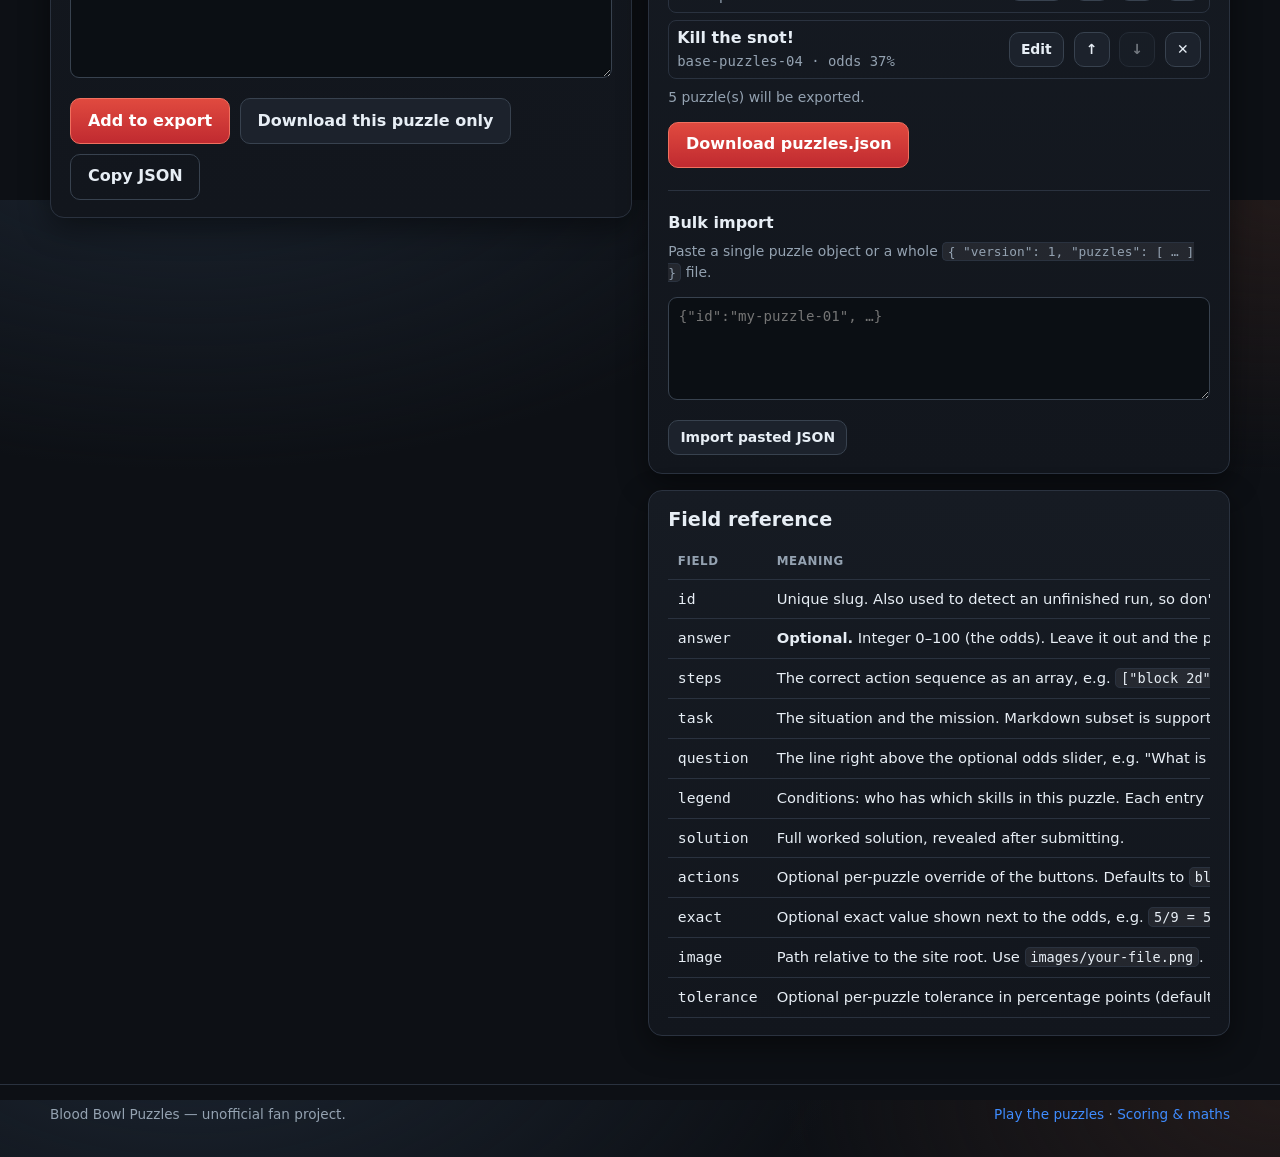
==== commit 7ec119d3: "Add 'how to play' answer type: action-button solution builder - Every puzzle now shows a panel of ac" ====
--- a/editor.html
+++ b/editor.html
@@ -22,7 +22,7 @@
     </a>
     <nav class="nav">
       <a href="index.html">Play</a>
-      <a href="guide.html">How scoring works</a>
+      <a href="guide.html">How it works</a>
       <a href="editor.html" aria-current="page">Puzzle editor</a>
     </nav>
   </div>
@@ -101,7 +101,7 @@
       </div>
 
       <div class="field">
-        <label for="f-question">question above the slider</label>
+        <label for="f-question">question above the odds slider <span class="hint">ignored when the puzzle has no answer</span></label>
         <input type="text" id="f-question" value="What are the odds? (%)">
       </div>
 
@@ -116,29 +116,27 @@
 
       <div class="field-row">
         <div class="field">
-          <label for="f-answer">correct answer, % <span class="hint">integer 0–100</span></label>
-          <input type="number" id="f-answer" min="0" max="100" step="1" value="50">
+          <label for="f-answer">correct odds, % <span class="hint">integer 0–100, or empty for a "how to play" puzzle</span></label>
+          <input type="number" id="f-answer" min="0" max="100" step="1" placeholder="no odds">
         </div>
         <div class="field">
           <label for="f-exact">exact value <span class="hint">optional, e.g. 3/4 = 75%</span></label>
           <input type="text" id="f-exact" placeholder="3/4 = 75%">
         </div>
         <div class="field">
-          <label for="f-tolerance">tolerance, pp <span class="hint">how close counts as a hit (site default 5)</span></label>
+          <label for="f-tolerance">tolerance, pp <span class="hint">optional, only used in the editor check</span></label>
           <input type="number" id="f-tolerance" min="0" max="25" step="1" value="5">
         </div>
+      </div>
+
+      <div class="field">
+        <label for="f-steps">correct action sequence <span class="hint">comma separated button labels, e.g. block 2d, dodge</span></label>
+        <input type="text" id="f-steps" placeholder="block 2d, dodge">
       </div>
 
       <div class="field">
         <label for="f-solution">solution text <span class="hint">shown only after the player submits</span></label>
         <textarea id="f-solution" rows="9" placeholder="**Step 1 — pick the ball up.** AG 3+ with one tackle zone is a 4+ roll…"></textarea>
-      </div>
-
-      <div class="field">
-        <label for="f-calc">Dave's calculator string <span class="hint">optional — the author's line in
-          <a href="https://www.bloodbowldave.com/advanced" target="_blank" rel="noopener">Dave's advanced calculator</a>
-          notation, e.g. <code>D3,2D2,K8</code>; revealed with the solution and prefilled into the puzzle page's calculator box</span></label>
-        <input type="text" id="f-calc" spellcheck="false" autocomplete="off" placeholder="D3,2D2,K8,J8">
       </div>
 
       <div class="btn-row" style="margin-top:.4rem">
@@ -187,22 +185,19 @@
           <thead><tr><th>Field</th><th>Meaning</th></tr></thead>
           <tbody>
             <tr><td class="mono">id</td><td>Unique slug. Also used to detect an unfinished run, so don't rename puzzles casually.</td></tr>
-            <tr><td class="mono">answer</td><td>Integer 0–100. The slider is 0–100% and a guess within ±5 pp counts as a hit.</td></tr>
+            <tr><td class="mono">answer</td><td><b>Optional.</b> Integer 0–100 (the odds). Leave it out and the puzzle is a pure "how to play" puzzle — no odds slider at all.</td></tr>
+            <tr><td class="mono">steps</td><td>The correct action sequence as an array, e.g. <code>["block 2d", "dodge"]</code>. Rendered with the buttons' labels, so use those exact words.</td></tr>
             <tr><td class="mono">task</td><td>The situation and the mission. Markdown subset is supported.</td></tr>
-            <tr><td class="mono">question</td><td>The line right above the slider, e.g. "What is the chance you knock the carrier down? (%)".</td></tr>
+            <tr><td class="mono">question</td><td>The line right above the optional odds slider, e.g. "What is the chance you knock the carrier down? (%)".</td></tr>
             <tr><td class="mono">legend</td><td>Conditions: who has which skills in this puzzle. Each entry is
               <code>{ name, skills[], note, color }</code>; <code>color</code> is one of
               <code>blue</code>, <code>red</code>, <code>green</code>, <code>yellow</code>, <code>purple</code>,
               <code>white</code> — or omitted for no colour. It is only cosmetic: the puzzle reads the same without it.</td></tr>
             <tr><td class="mono">solution</td><td>Full worked solution, revealed after submitting.</td></tr>
-            <tr><td class="mono">exact</td><td>Optional exact value shown next to the answer, e.g. <code>5/9 = 55.56%</code>.</td></tr>
+            <tr><td class="mono">actions</td><td>Optional per-puzzle override of the buttons. Defaults to <code>block 1d, block 2d, block uphill, dodge, gfi, pass, catch</code> plus <code>clear</code>.</td></tr>
+            <tr><td class="mono">exact</td><td>Optional exact value shown next to the odds, e.g. <code>5/9 = 55.56%</code>.</td></tr>
             <tr><td class="mono">image</td><td>Path relative to the site root. Use <code>images/your-file.png</code>.</td></tr>
             <tr><td class="mono">tolerance</td><td>Optional per-puzzle tolerance in percentage points (default 5).</td></tr>
-            <tr><td class="mono">calc</td><td>Optional calculation string in the notation of
-              <a href="https://www.bloodbowldave.com/advanced" target="_blank" rel="noopener">Dave's advanced calculator</a>
-              (<code>D3,2D2,K8,J8</code>, see the reference in <a href="guide.html#calculator">the guide</a>).
-              Every puzzle page has a calculator box where players type their own line; after submitting,
-              this string is shown with the solution and dropped into that box.</td></tr>
           </tbody>
         </table></div>
       </div>
--- a/css/style.css
+++ b/css/style.css
@@ -223,7 +223,7 @@
 /* ----------------------------------------------------------- answer block */
 
 .answer-box {
-  width: min(560px, 100%);
+  width: min(640px, 100%);
   margin: clamp(1rem, 3vw, 2rem) auto 0;
   text-align: center;
 }
@@ -264,10 +264,56 @@
   font-variant-numeric: tabular-nums;
 }
 
+/* "How do you play it?" — press buttons, build the solution text. */
+.howto { text-align: left; }
+.howto .question { text-align: center; margin-bottom: .25rem; }
+.howto-hint { text-align: center; margin-bottom: .7rem; }
+
+.action-grid {
+  display: grid; gap: .45rem;
+  grid-template-columns: repeat(auto-fit, minmax(108px, 1fr));
+}
+.action-btn {
+  padding: .55rem .45rem; font-size: .9rem; font-weight: 700;
+  text-transform: lowercase; letter-spacing: .01em;
+}
+.action-btn.clear {
+  background: transparent; border-style: dashed; color: var(--muted); font-weight: 600;
+}
+.action-btn.clear:hover { color: var(--text); border-color: var(--line-2); background: rgba(255, 255, 255, .05); }
+.action-btn:focus-visible { outline: 2px solid var(--blue); outline-offset: 2px; }
+
+.solution-draft { margin-top: .8rem; }
+.draft-head {
+  display: flex; justify-content: space-between; align-items: baseline; gap: .6rem;
+  font-size: .74rem; font-weight: 700; letter-spacing: .08em; text-transform: uppercase; color: var(--muted);
+}
+.draft-text {
+  margin-top: .25rem; padding: .55rem .7rem; min-height: 2.7rem;
+  background: #0b0f14; border: 1px dashed var(--line-2); border-radius: 8px;
+  font-weight: 600; color: var(--text); overflow-wrap: anywhere;
+}
+.draft-text.empty { color: var(--muted); font-weight: 500; font-style: italic; }
+
+/* Optional odds block. */
+.odds-block { margin-top: 1.15rem; }
+.odds-block.skipped .question { color: var(--muted); }
+.odds-block.skipped .slider-row { opacity: .4; }
+.skip-odds {
+  display: inline-flex; align-items: center; gap: .45rem; margin-top: .35rem;
+  font-size: .82rem; color: var(--muted); cursor: pointer; user-select: none;
+}
+.skip-odds input { accent-color: var(--blue); width: 1rem; height: 1rem; cursor: pointer; }
+.odds-none { margin-top: 1rem; text-align: center; }
+.submit-row { margin-top: 1.15rem; }
+.exact-line { margin: -.35rem 0 .9rem; }
+.verdict-grid.odds-skipped { grid-template-columns: repeat(2, minmax(0, 1fr)); }
+
 .result { margin: 1.25rem auto 0; max-width: 640px; border-radius: var(--radius-sm); border: 1px solid var(--line); overflow: hidden; text-align: left; }
-.result-head { padding: .7rem .9rem; font-weight: 700; display: flex; gap: .6rem; align-items: center; flex-wrap: wrap; }
-.result.hit .result-head { background: rgba(63, 185, 80, .16); border-bottom: 1px solid rgba(63, 185, 80, .35); color: #8fe39b; }
-.result.miss .result-head { background: rgba(229, 83, 75, .15); border-bottom: 1px solid rgba(229, 83, 75, .35); color: #ff9d94; }
+.result-head {
+  padding: .7rem .9rem; font-weight: 700; display: flex; gap: .6rem; align-items: center; flex-wrap: wrap;
+  background: var(--panel-2); border-bottom: 1px solid var(--line);
+}
 .result-body { padding: .8rem .95rem; }
 .verdict-grid { display: grid; grid-template-columns: repeat(3, minmax(0, 1fr)); gap: .6rem; margin-bottom: .9rem; }
 @media (max-width: 560px) { .verdict-grid { grid-template-columns: 1fr 1fr; } }
@@ -279,8 +325,41 @@
 }
 .solution h3 { color: var(--accent-2); text-transform: uppercase; font-size: .78rem; letter-spacing: .08em; }
 .solution ul { margin: .2rem 0 .9rem; padding-left: 1.1rem; }
+.solution.mine { border-left-color: var(--blue); margin-top: .7rem; }
+.solution.mine h3 { color: var(--blue); }
+.solution.mine p { margin: 0; }
+
+/* correct action sequence, rendered as numbered chips */
+.correct-steps { margin-bottom: .7rem; }
+.step-chips { display: inline-flex; flex-wrap: wrap; gap: .35rem; }
+.step-chip {
+  display: inline-flex; align-items: center; gap: .35rem;
+  font-size: .84rem; font-weight: 700; padding: .2rem .5rem .2rem .35rem;
+  border-radius: 7px; background: rgba(242, 106, 46, .13);
+  border: 1px solid rgba(242, 106, 46, .38); color: #ffc59f;
+}
+.step-chip i {
+  font-style: normal; font-size: .68rem; font-weight: 700;
+  background: rgba(242, 106, 46, .3); border-radius: 4px; padding: 0 .3rem; color: #ffe3d1;
+}
 
 .next-row { display: flex; flex-direction: column; align-items: center; gap: .7rem; margin-top: 1.2rem; }
+
+/* ----------------------------------------------------------- recap (results) */
+
+.recap-list { display: grid; gap: .7rem; }
+.recap {
+  background: #0f1319; border: 1px solid var(--line); border-left: 3px solid var(--blue);
+  border-radius: var(--radius-sm); padding: .75rem .9rem;
+}
+.recap-head { display: flex; gap: .5rem 1rem; align-items: baseline; flex-wrap: wrap; margin-bottom: .45rem; }
+.recap-odds { color: var(--muted); }
+.recap-odds b { color: var(--text); }
+.recap-solution { color: #c3cedb; }
+.recap-solution p { margin: 0 0 .5rem; }
+.recap-solution p:last-child { margin-bottom: 0; }
+.recap-mine { margin-top: .45rem; }
+.recap-steps:empty { display: none; }
 
 /* ----------------------------------------------------------- zen shell (play page) */
 
@@ -416,42 +495,11 @@
 details.help summary { cursor: pointer; font-weight: 700; }
 details.help[open] summary { margin-bottom: .6rem; }
 
-/* ----------------------------------------------------------- calculator box (play page) */
-
-.calc-box {
-  width: min(680px, 100%);
-  margin: 1.1rem auto 0;
-  border: 1px solid var(--line); border-radius: var(--radius-sm);
-  background: rgba(255, 255, 255, .02);
-  padding: .6rem .85rem .75rem;
-  text-align: left;
-}
-.calc-box > summary { cursor: pointer; font-weight: 700; font-size: .94rem; }
-.calc-box > summary:hover { color: #fff; }
-.calc-box[open] > summary { margin-bottom: .55rem; }
-.calc-body p { margin-bottom: .55rem; }
-.calc-row { display: flex; gap: .5rem; align-items: stretch; margin: .1rem 0 .65rem; }
-.calc-row input {
-  flex: 1; min-width: 0;
-  font-family: var(--mono); font-size: .92rem; letter-spacing: .01em;
-}
-.calc-row .btn { flex: none; display: inline-flex; align-items: center; }
-.calc-help { margin-top: .1rem; }
-.calc-help summary { font-size: .88rem; }
-.calc-chips { display: grid; gap: .35rem; margin: .35rem 0 .6rem; }
-.calc-chip {
-  display: flex; gap: .7rem; align-items: baseline; justify-content: space-between;
-  width: 100%; text-align: left;
-  padding: .38rem .6rem; font-weight: 600; font-size: .86rem;
-  background: var(--panel-2); border: 1px solid var(--line);
-}
-.calc-chip:hover { border-color: var(--line-2); background: #232b36; }
-.calc-chip code { white-space: nowrap; }
-.calc-chip .lbl { color: var(--muted); font-weight: 500; font-size: .8rem; text-align: right; }
-@media (max-width: 560px) {
-  .calc-chip { flex-direction: column; gap: .1rem; }
-  .calc-chip .lbl { text-align: left; }
-  .calc-row { flex-direction: column; }
-}
-.calc-line { display: flex; gap: .55rem; align-items: center; flex-wrap: wrap; margin: .8rem 0 0; }
-.calc-line .btn { padding: .3rem .6rem; font-size: .82rem; }
+/* Single-roll reference, shared by every puzzle. */
+.roll-hint { margin-top: 1.2rem; max-width: 320px; }
+.roll-hint table { width: 100%; border-collapse: collapse; font-size: .85rem; font-variant-numeric: tabular-nums; }
+.roll-hint caption { text-align: left; color: var(--muted); font-weight: 600; margin-bottom: .4rem; }
+.roll-hint th, .roll-hint td { padding: .25rem .65rem; border-bottom: 1px solid var(--line); text-align: right; }
+.roll-hint th:first-child { text-align: left; }
+.roll-hint thead { background: var(--panel-2); }
+.roll-hint p { margin-top: .4rem; }
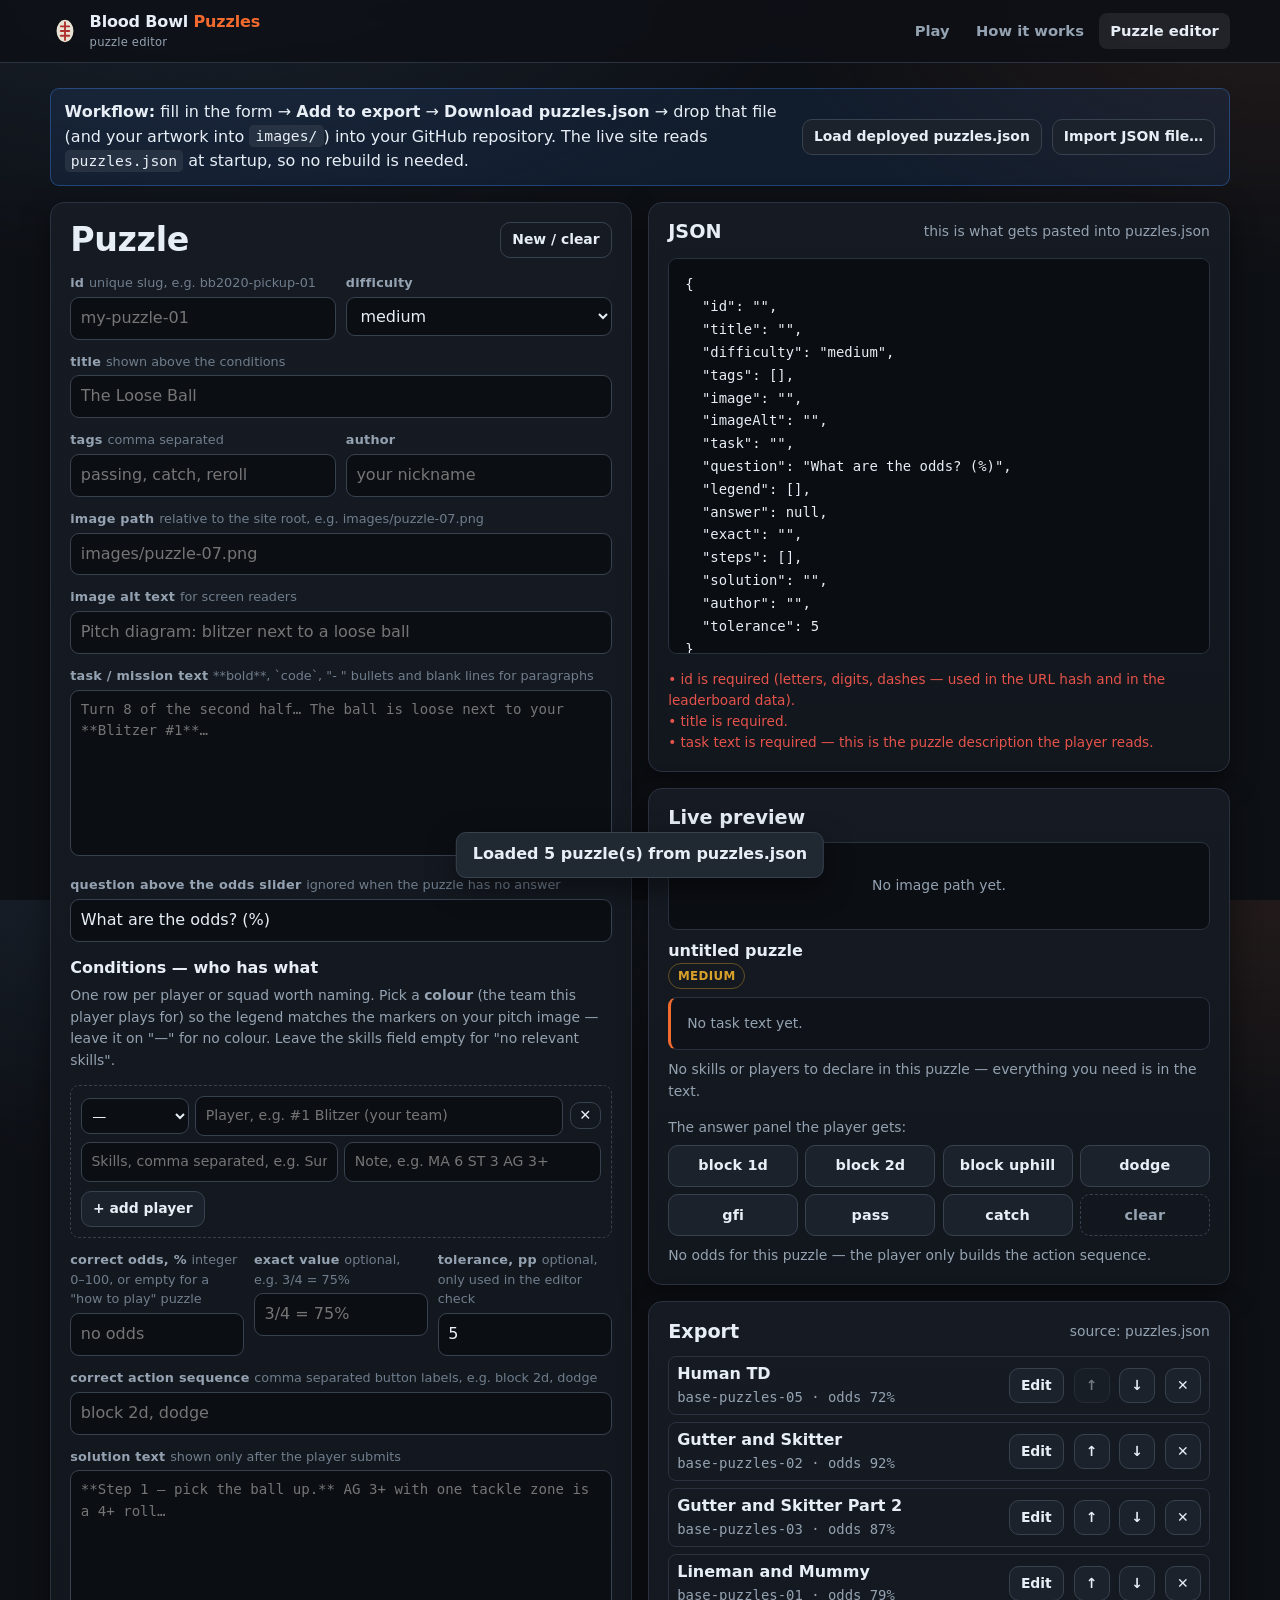
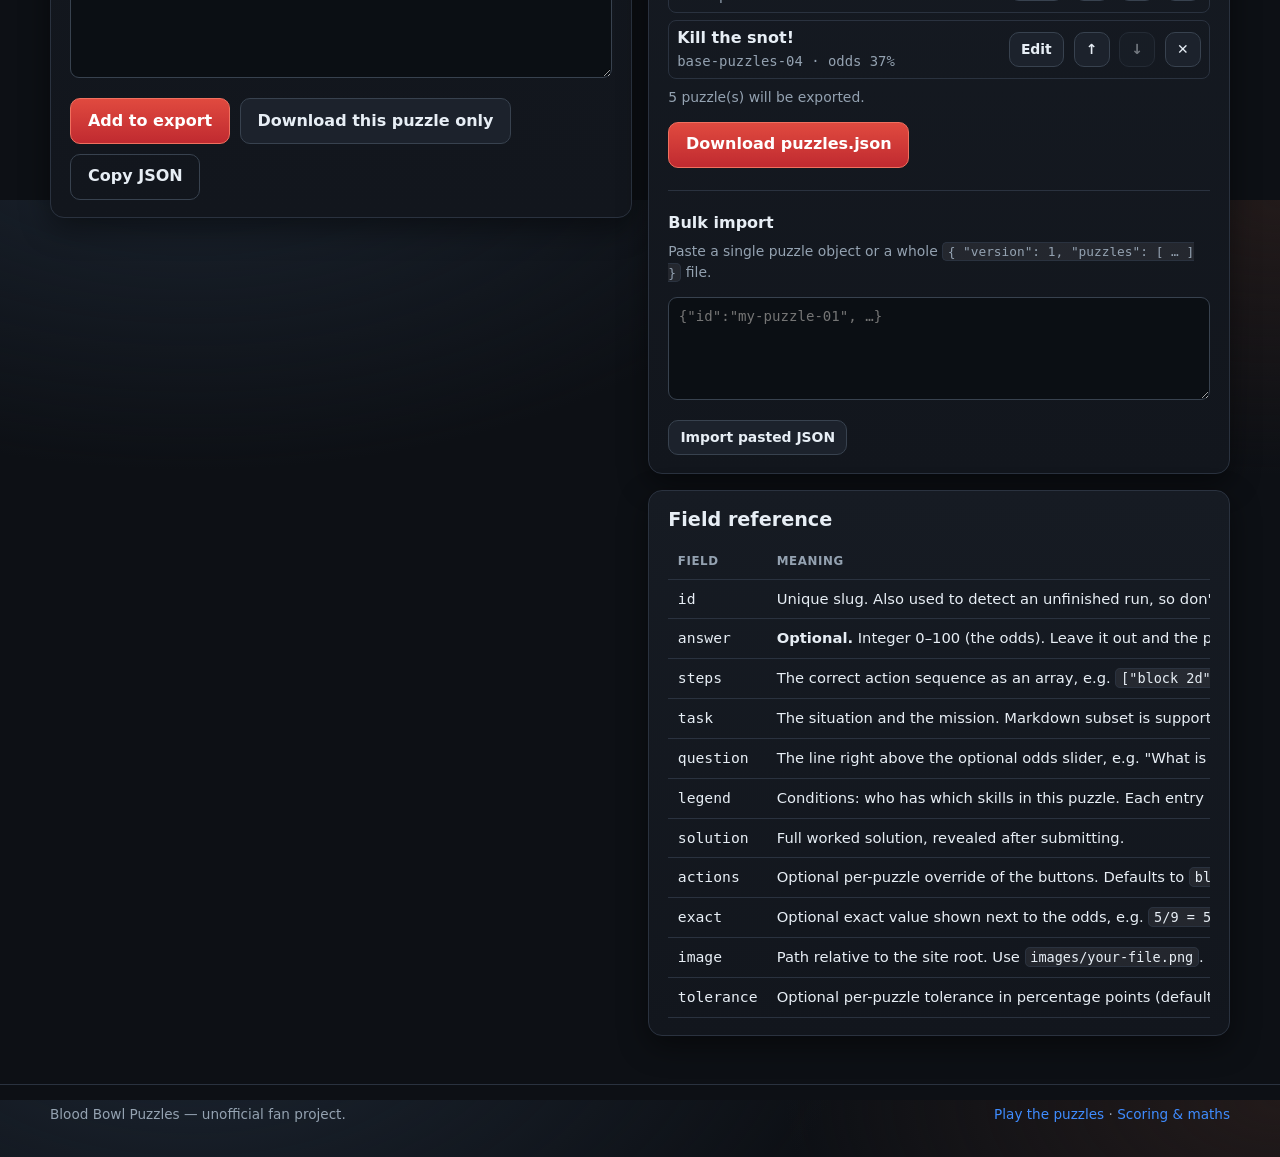
==== commit 9d8fd5a1: "Recover gracefully from a stale cached module A browser that cached an old engine.js while fetching " ====
--- a/editor.html
+++ b/editor.html
@@ -212,6 +212,34 @@
   </div>
 </footer>
 
+<script>
+/* Safety net for stale module caching: after a deploy the browser can pair a
+   fresh app.js with an old engine.js and refuse the named import, leaving a
+   blank page. Detect that and offer a reload instead of failing silently. */
+(function () {
+  var shown = false;
+  function offerReload(msg) {
+    if (shown) return;
+    shown = true;
+    var box = document.createElement('div');
+    box.className = 'err-box small';
+    box.style.cssText = 'position:fixed;left:50%;bottom:1rem;transform:translateX(-50%);z-index:99;max-width:min(92vw,560px);background:#1a1315;box-shadow:0 10px 30px rgba(0,0,0,.5)';
+    box.textContent = 'The page loaded an outdated script. Reload to pick up the current version. (' + String(msg || 'module error') + ') ';
+    var btn = document.createElement('button');
+    btn.type = 'button';
+    btn.className = 'btn-sm';
+    btn.textContent = 'Reload';
+    btn.style.marginLeft = '.5rem';
+    btn.addEventListener('click', function () { location.reload(); });
+    box.appendChild(btn);
+    (document.body || document.documentElement).appendChild(box);
+  }
+  window.addEventListener('error', function (e) {
+    var msg = (e && e.message) || '';
+    if (/export named|dynamically imported module|module script failed/i.test(msg)) offerReload(msg);
+  }, true);
+})();
+</script>
 <script type="module" src="js/editor.js"></script>
 </body>
 </html>
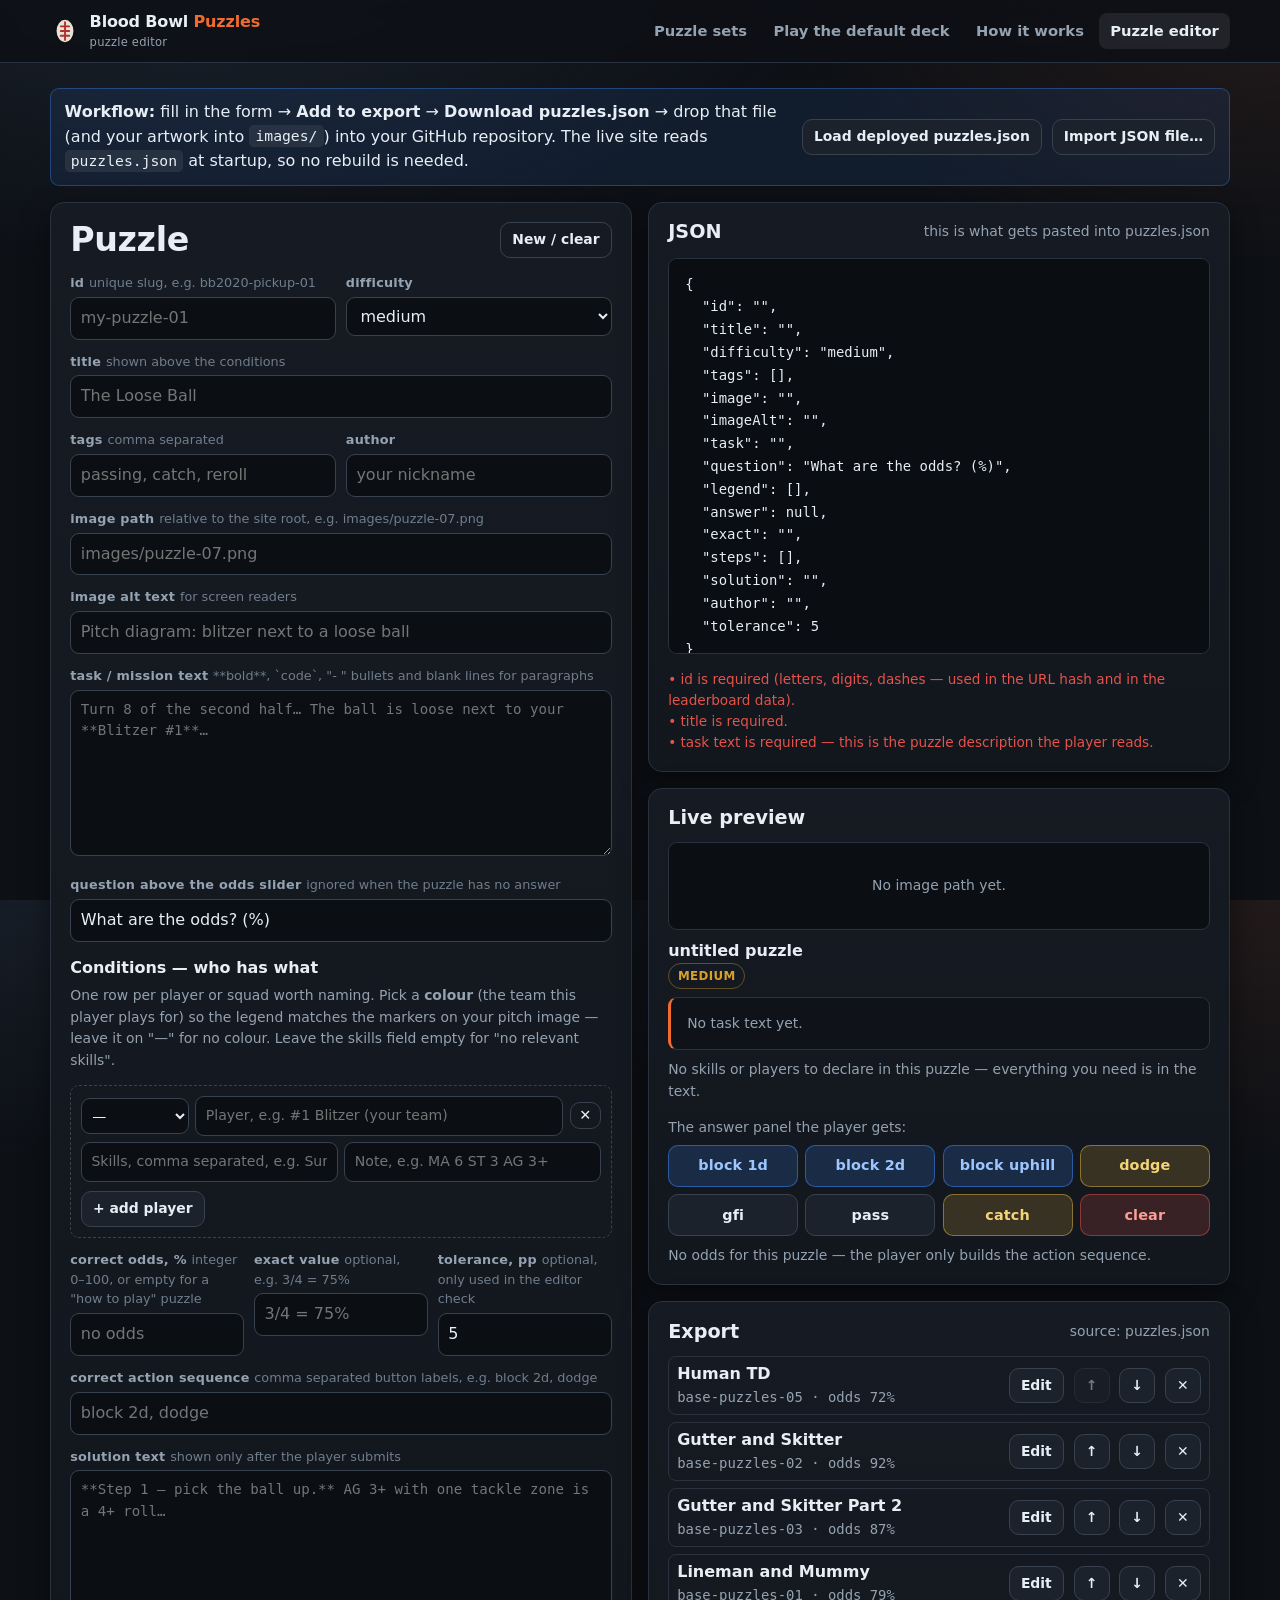
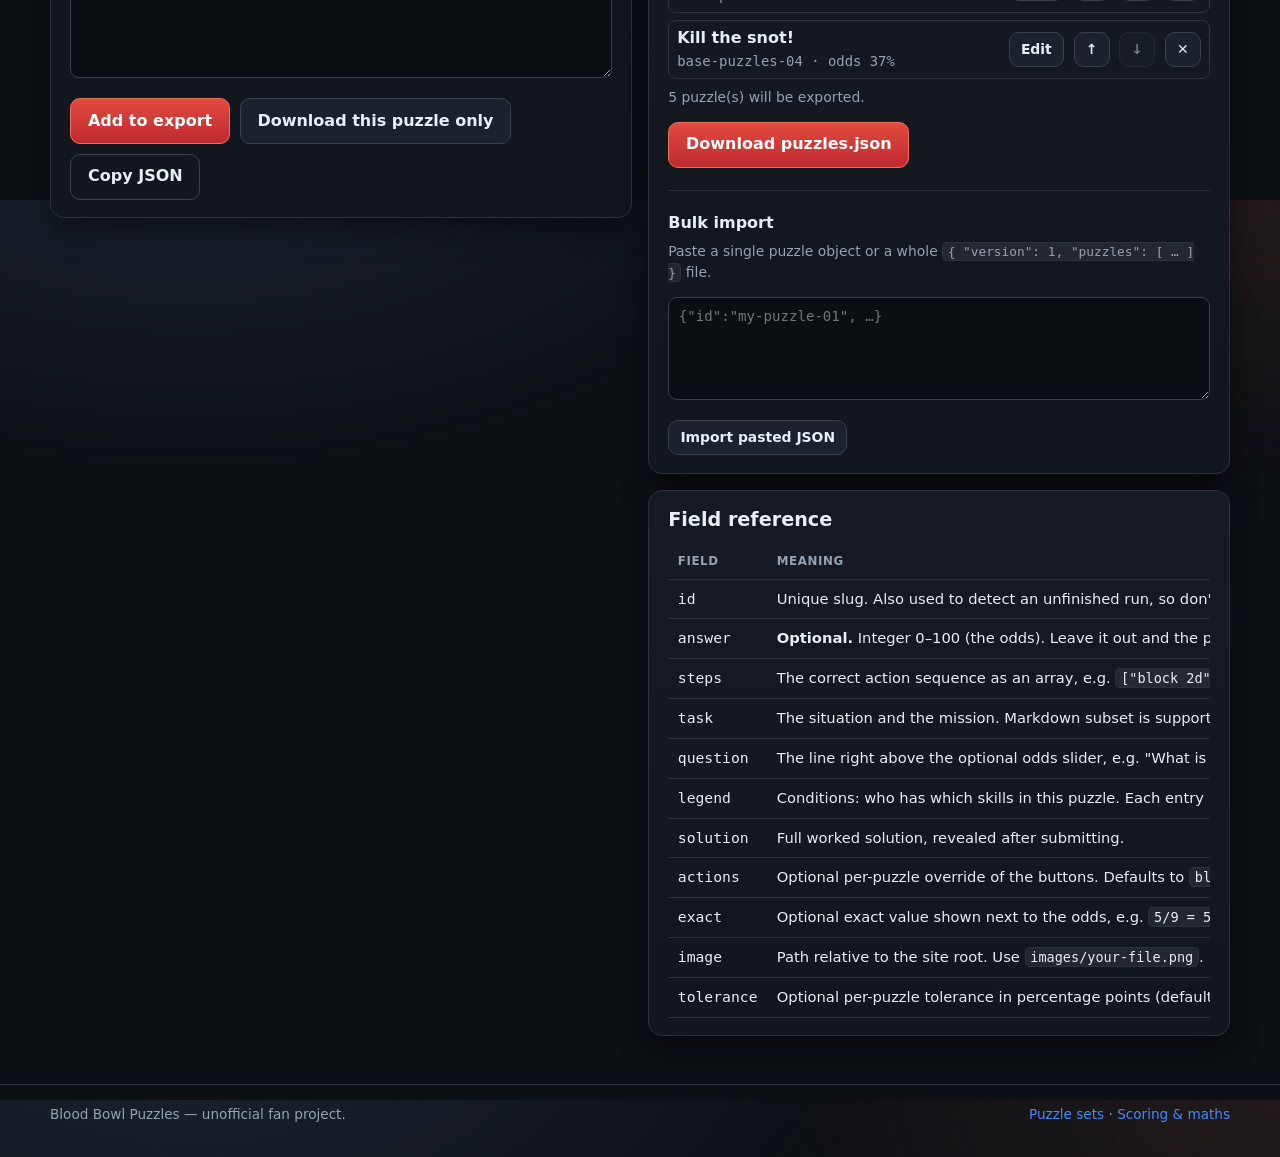
==== commit 22341d2a: "Add landing page: puzzle sets grouped by category, each linking to its own puzzles.json - sets.json " ====
--- a/editor.html
+++ b/editor.html
@@ -21,7 +21,8 @@
       <span>Blood Bowl <b>Puzzles</b><small>puzzle editor</small></span>
     </a>
     <nav class="nav">
-      <a href="index.html">Play</a>
+      <a href="index.html">Puzzle sets</a>
+      <a href="play.html">Play the default deck</a>
       <a href="guide.html">How it works</a>
       <a href="editor.html" aria-current="page">Puzzle editor</a>
     </nav>
@@ -208,7 +209,7 @@
 <footer class="site-footer">
   <div class="wrap">
     <span>Blood Bowl Puzzles — unofficial fan project.</span>
-    <span><a href="index.html">Play the puzzles</a> · <a href="guide.html">Scoring &amp; maths</a></span>
+    <span><a href="index.html">Puzzle sets</a> · <a href="guide.html">Scoring &amp; maths</a></span>
   </div>
 </footer>
 
--- a/css/style.css
+++ b/css/style.css
@@ -154,11 +154,13 @@
 button:active, .btn:active { transform: translateY(1px); }
 button:disabled { opacity: .45; cursor: not-allowed; }
 
-.btn-primary, button.primary {
+.btn-primary, button.primary, .btn.primary, a.primary {
   background: linear-gradient(180deg, #e04a3f, #c02a30);
   border-color: #f0705f; color: #fff;
 }
-.btn-primary:hover, button.primary:hover { background: linear-gradient(180deg, #ef5b4c, #cf3438); }
+.btn-primary:hover, button.primary:hover, .btn.primary:hover, a.primary:hover {
+  background: linear-gradient(180deg, #ef5b4c, #cf3438); color: #fff; text-decoration: none;
+}
 .btn-ghost { background: transparent; }
 .btn-ghost:hover { background: rgba(255, 255, 255, .06); }
 .btn-sm { padding: .38rem .7rem; font-size: .87rem; }
@@ -277,10 +279,48 @@
   padding: .55rem .45rem; font-size: .9rem; font-weight: 700;
   text-transform: lowercase; letter-spacing: .01em;
 }
-.action-btn.clear {
-  background: transparent; border-style: dashed; color: var(--muted); font-weight: 600;
-}
-.action-btn.clear:hover { color: var(--text); border-color: var(--line-2); background: rgba(255, 255, 255, .05); }
+.action-btn.blue,
+.action-btn[data-action="block 1d"],
+.action-btn[data-action="block 2d"],
+.action-btn[data-action="block uphill"] {
+  background: rgba(63, 140, 255, .18);
+  border-color: rgba(63, 140, 255, .5);
+  color: #9cc6ff;
+}
+.action-btn.blue:hover,
+.action-btn[data-action="block 1d"]:hover,
+.action-btn[data-action="block 2d"]:hover,
+.action-btn[data-action="block uphill"]:hover {
+  background: rgba(63, 140, 255, .28);
+  border-color: rgba(63, 140, 255, .75);
+  color: #cfe3ff;
+}
+.action-btn.yellow,
+.action-btn[data-action="dodge"],
+.action-btn[data-action="catch"] {
+  background: rgba(227, 179, 65, .18);
+  border-color: rgba(227, 179, 65, .5);
+  color: #f5d376;
+}
+.action-btn.yellow:hover,
+.action-btn[data-action="dodge"]:hover,
+.action-btn[data-action="catch"]:hover {
+  background: rgba(227, 179, 65, .28);
+  border-color: rgba(227, 179, 65, .75);
+  color: #ffe599;
+}
+.action-btn.clear,
+.action-btn.red {
+  background: rgba(229, 83, 75, .18);
+  border-color: rgba(229, 83, 75, .5);
+  color: #ff9d94;
+}
+.action-btn.clear:hover,
+.action-btn.red:hover {
+  background: rgba(229, 83, 75, .28);
+  border-color: rgba(229, 83, 75, .75);
+  color: #ffc2bc;
+}
 .action-btn:focus-visible { outline: 2px solid var(--blue); outline-offset: 2px; }
 
 .solution-draft { margin-top: .8rem; }
@@ -503,3 +543,155 @@
 .roll-hint th:first-child { text-align: left; }
 .roll-hint thead { background: var(--panel-2); }
 .roll-hint p { margin-top: .4rem; }
+
+/* ----------------------------------------------------------- landing (category → sets) */
+
+body[data-page="landing"] { background:
+    radial-gradient(1100px 600px at 15% -10%, #1b2430 0%, transparent 60%),
+    radial-gradient(900px 500px at 100% 0%, #221a1a 0%, transparent 55%),
+    var(--bg); }
+
+body[data-page="landing"] main { padding: 1.4rem 0 2.5rem; }
+
+.landing-hero {
+  position: relative;
+  background: linear-gradient(180deg, rgba(22,27,35,.98) 0%, rgba(18,22,29,.96) 100%);
+  border: 1px solid var(--line);
+  border-radius: var(--radius);
+  box-shadow: var(--shadow);
+  padding: clamp(1.2rem, 3vw, 2rem) clamp(1.2rem, 3vw, 1.8rem);
+  overflow: hidden;
+}
+.landing-hero::before {
+  content: "";
+  position: absolute; inset: 0;
+  background:
+    radial-gradient(700px 320px at 85% 0%, rgba(216,56,62,.12) 0%, transparent 60%),
+    radial-gradient(600px 280px at 10% 0%, rgba(63,140,255,.10) 0%, transparent 60%);
+  pointer-events: none;
+}
+.landing-hero > * { position: relative; }
+.landing-hero-badge { display:flex; align-items:center; gap:.5rem; margin-bottom:.6rem; flex-wrap:wrap; }
+.landing-title {
+  font-size: clamp(1.6rem, 3.2vw, 2.4rem);
+  letter-spacing: -.02em; margin: 0;
+  line-height: 1.15;
+}
+.landing-subtitle {
+  margin:.55rem 0 0;
+  color: #cbd6e6;
+  font-size: clamp(.95rem, 1.6vw, 1.08rem);
+  max-width: 62ch;
+  line-height: 1.5;
+}
+.hero-stats {
+  display:flex; gap:.5rem; flex-wrap:wrap;
+  margin-top: 1.1rem;
+}
+.hero-stats .stat { min-width: 84px; text-align:center; }
+.landing-hint { margin-top: .9rem; max-width: 72ch; line-height: 1.55; }
+.landing-hint code { font-size:.85em; }
+
+.landing-categories { margin-top: 1.6rem; display:grid; gap: 1.4rem; }
+
+.category {
+  background: linear-gradient(180deg, var(--panel) 0%, var(--bg-2) 100%);
+  border: 1px solid var(--line);
+  border-radius: var(--radius);
+  box-shadow: var(--shadow);
+  padding: 1.1rem 1.1rem 1.2rem;
+}
+.category-head { margin-bottom: .9rem; }
+.category-title-row { display:flex; align-items:center; gap:.6rem; flex-wrap:wrap; }
+.category-title { margin:0; font-size: 1.18rem; letter-spacing:-.01em; }
+.category-desc { margin:.35rem 0 0; max-width: 70ch; }
+
+.set-grid {
+  display:grid;
+  gap: .9rem;
+  grid-template-columns: repeat(3, minmax(0,1fr));
+}
+@media (max-width: 980px) { .set-grid { grid-template-columns: repeat(2, minmax(0,1fr)); } }
+@media (max-width: 620px) { .set-grid { grid-template-columns: 1fr; } }
+
+.set-card {
+  position: relative;
+  display:flex; flex-direction:column;
+  background: #0f1319;
+  border: 1px solid var(--line);
+  border-radius: 12px;
+  overflow: hidden;
+  padding: .85rem .85rem .8rem;
+  transition: border-color .15s ease, transform .12s ease, box-shadow .15s ease;
+}
+.set-card:hover {
+  border-color: var(--line-2);
+  transform: translateY(-1px);
+  box-shadow: 0 8px 22px rgba(0,0,0,.35);
+}
+/* Pitch diagrams are wide; contain them instead of cropping players away. */
+.set-cover {
+  margin: -0.85rem -0.85rem .75rem;
+  background:
+    radial-gradient(420px 200px at 50% 0%, rgba(63,140,255,.10), transparent 70%),
+    #0b0e13;
+  border-bottom: 1px solid var(--line);
+  overflow:hidden;
+  height: 104px;
+  display:flex; align-items:center; justify-content:center;
+  padding: .35rem;
+}
+.set-cover img {
+  max-width:100%; max-height:100%; width:auto; height:auto;
+  display:block; border-radius:4px; opacity:.92;
+}
+.set-card:hover .set-cover img { opacity: 1; }
+.set-card-top {
+  display:flex; align-items:center; gap:.4rem; flex-wrap:wrap;
+  margin-bottom:.45rem;
+}
+.set-count {
+  font-size:.72rem; font-weight:700; letter-spacing:.03em; text-transform:uppercase;
+  color: var(--muted); border:1px solid var(--line-2); border-radius:999px; padding:.15rem .45rem;
+  background: rgba(255,255,255,.04);
+}
+.set-title { margin:.15rem 0 .3rem; font-size:1.02rem; line-height:1.25; letter-spacing:-.01em; }
+.set-desc { margin:0; line-height:1.45; min-height: 2.6em; }
+.set-tags { margin-top:.5rem; }
+.set-file-row { margin-top:.5rem; }
+.set-file {
+  font-size:.72rem; color: var(--muted);
+  background: rgba(255,255,255,.05); border:1px solid var(--line); border-radius:6px; padding:.15rem .4rem;
+  word-break: break-all;
+}
+.set-actions { margin-top:.8rem; gap:.4rem; }
+.set-actions .btn { flex: 1 1 auto; display:inline-flex; align-items:center; justify-content:center; text-align:center; }
+.set-actions .btn-sm { flex: 0 0 auto; }
+
+.chip.mixed { color:#ffd0a6; border-color: rgba(242,106,46,.45); background: rgba(242,106,46,.12); }
+
+.landing-foot { margin-top: 1.4rem; }
+.landing-foot pre { margin-bottom:0; }
+
+.zen-back {
+  display:flex; align-items:center; flex-wrap:wrap; gap:.3rem;
+  margin-bottom: .7rem;
+  padding: .45rem .2rem 0;
+}
+.back-link {
+  display:inline-flex; align-items:center; gap:.35rem;
+  font-weight:700; font-size:.88rem; color: var(--blue);
+  background: rgba(63,140,255,.10); border:1px solid rgba(63,140,255,.25);
+  padding:.3rem .6rem; border-radius: 8px;
+}
+.back-link:hover { background: rgba(63,140,255,.16); text-decoration:none; color:#cfe3ff; }
+body[data-page="play"] .site-header, body[data-page="play"] .site-footer { display:none !important; }
+body[data-page="landing"] .zen-back { margin-bottom: 0; }
+
+@media (max-width: 560px) {
+  .landing-hero { padding: 1rem; }
+  .hero-stats .stat { min-width: 72px; padding:.4rem .5rem; }
+  .hero-stats .stat b { font-size: 1.05rem; }
+  .set-card { padding: .75rem; }
+  .set-cover { margin: -.75rem -.75rem .6rem; }
+}
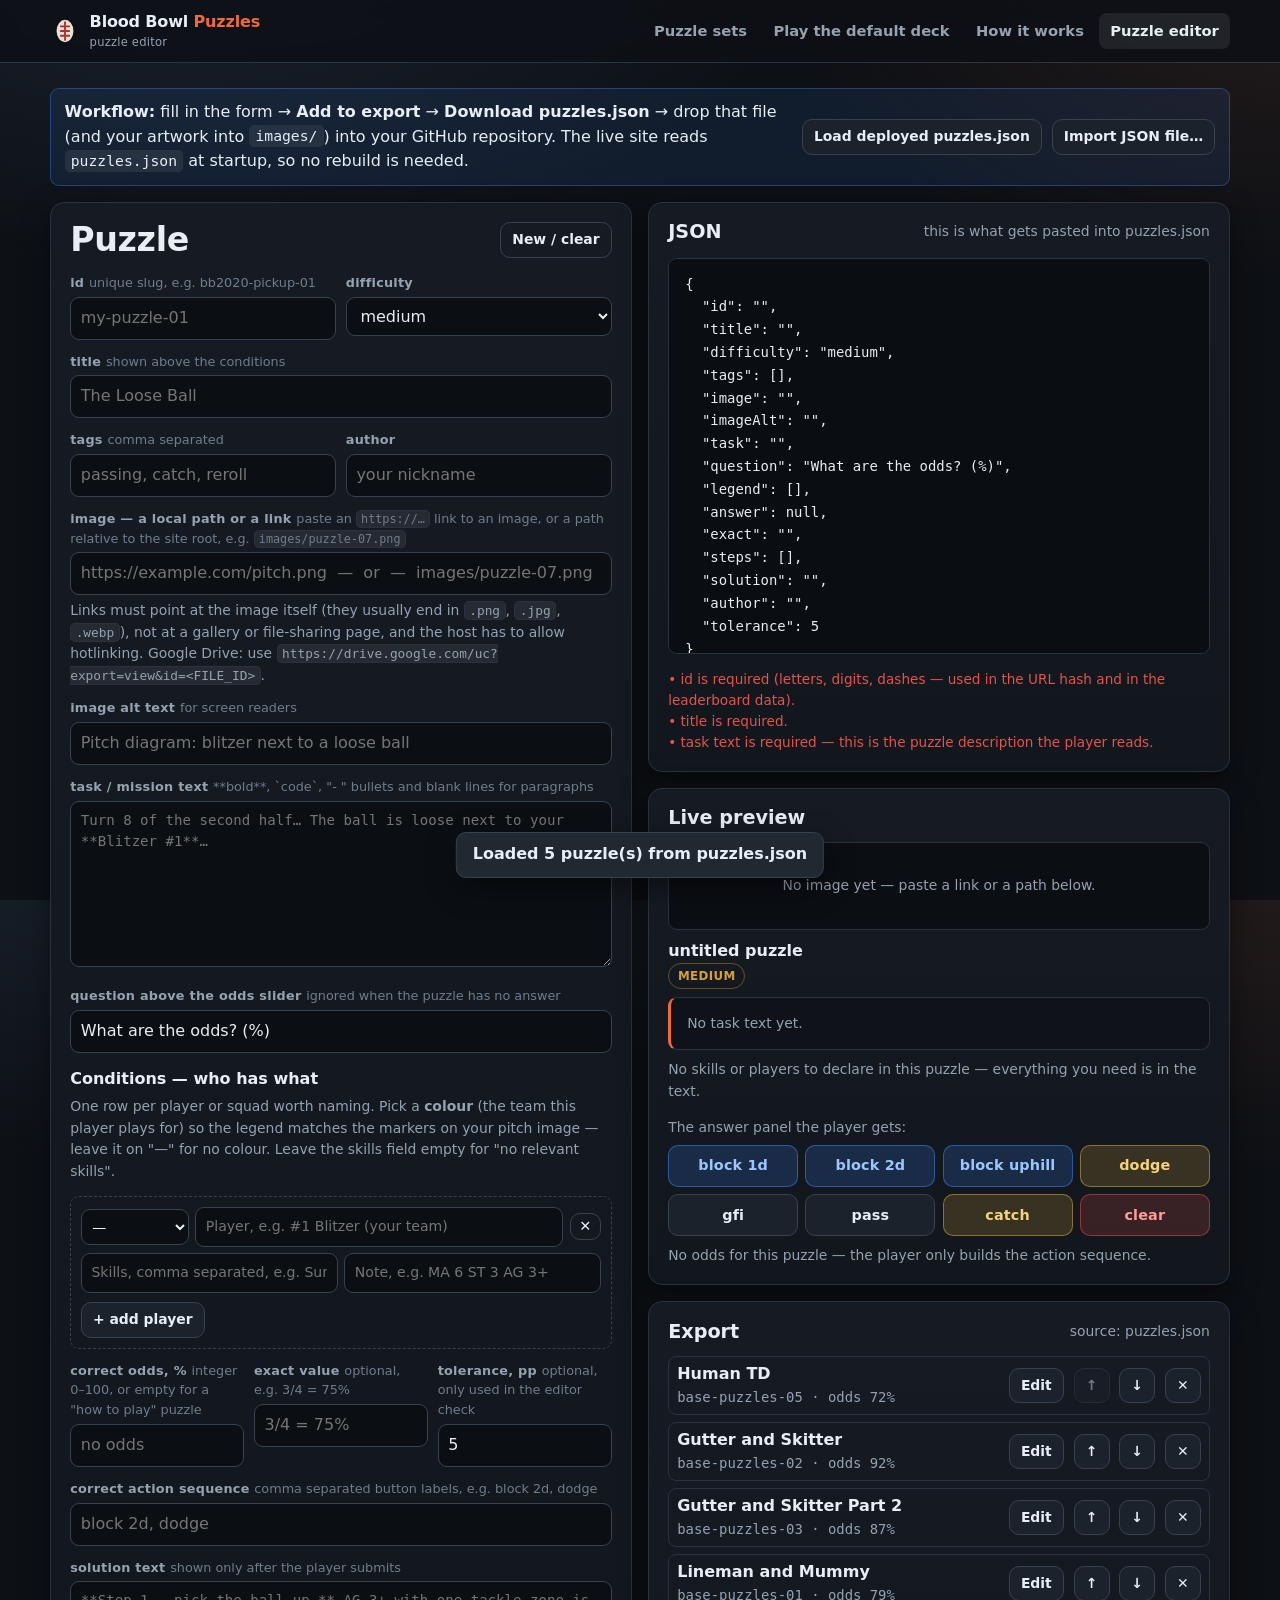
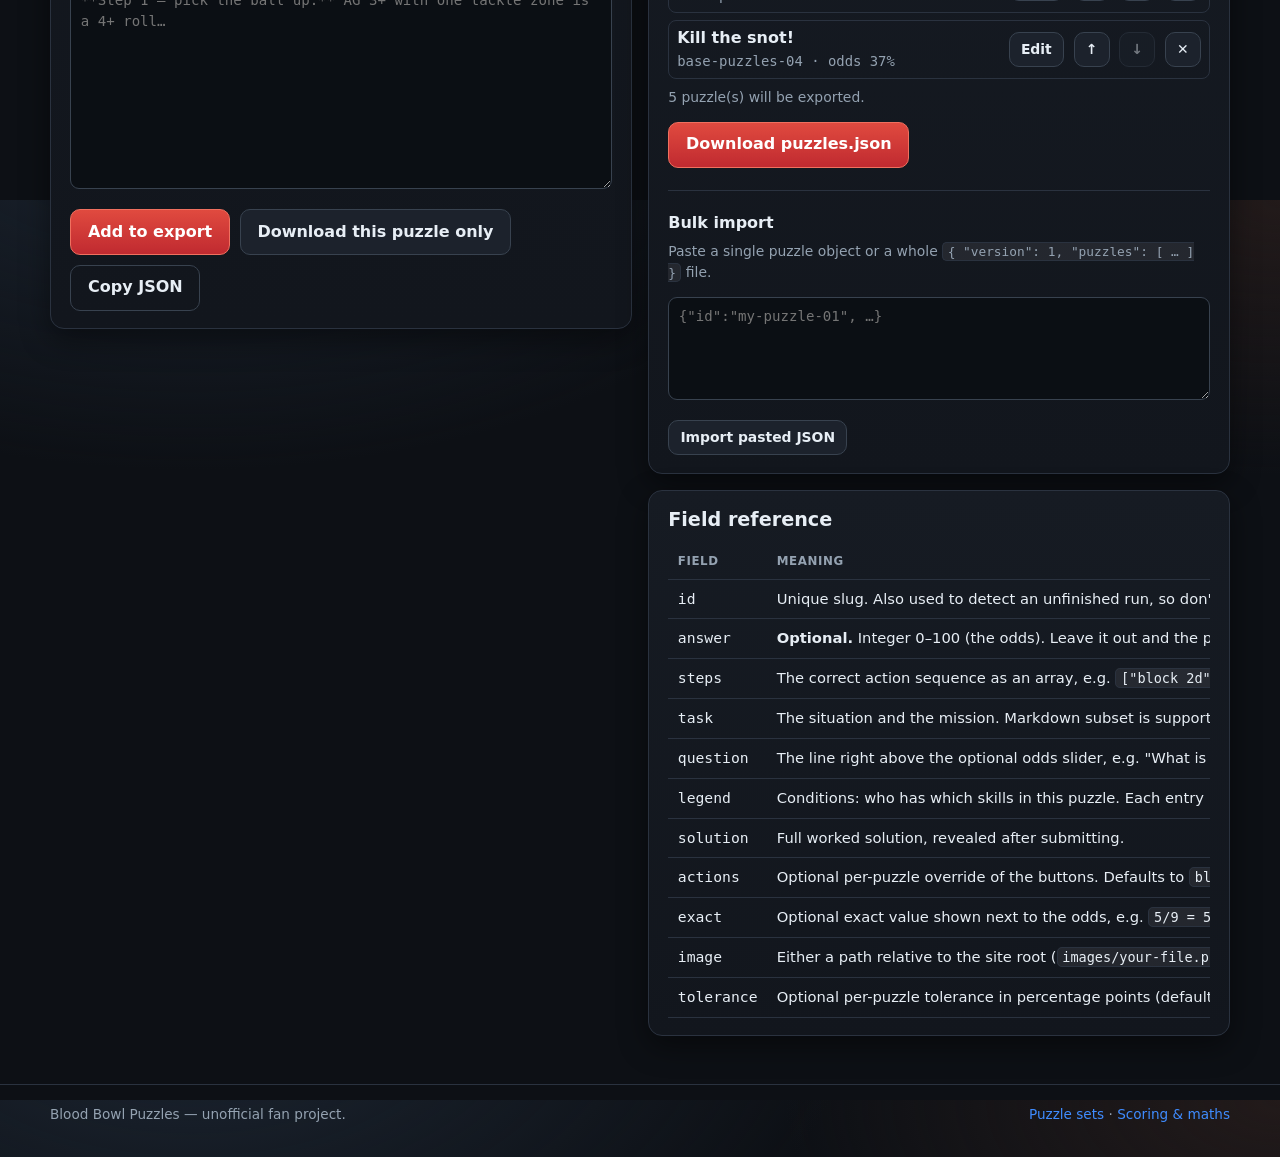
==== commit 977988ff: "Editor: accept a full image link, not just a local path - image field takes a relative path or any h" ====
--- a/editor.html
+++ b/editor.html
@@ -88,8 +88,12 @@
       </div>
 
       <div class="field">
-        <label for="f-image">image path <span class="hint">relative to the site root, e.g. images/puzzle-07.png</span></label>
-        <input type="text" id="f-image" placeholder="images/puzzle-07.png">
+        <label for="f-image">image — a local path or a link <span class="hint">paste an <code>https://…</code> link to an image, or a path relative to the site root, e.g. <code>images/puzzle-07.png</code></span></label>
+        <input type="text" id="f-image" placeholder="https://example.com/pitch.png  —  or  —  images/puzzle-07.png">
+        <p class="muted small" style="margin:.3rem 0 0">Links must point at the image itself (they usually end in
+          <code>.png</code>, <code>.jpg</code>, <code>.webp</code>), not at a gallery or file-sharing page, and the host
+          has to allow hotlinking. Google Drive: use
+          <code>https://drive.google.com/uc?export=view&amp;id=&lt;FILE_ID&gt;</code>.</p>
       </div>
       <div class="field">
         <label for="f-imagealt">image alt text <span class="hint">for screen readers</span></label>
@@ -197,7 +201,9 @@
             <tr><td class="mono">solution</td><td>Full worked solution, revealed after submitting.</td></tr>
             <tr><td class="mono">actions</td><td>Optional per-puzzle override of the buttons. Defaults to <code>block 1d, block 2d, block uphill, dodge, gfi, pass, catch</code> plus <code>clear</code>.</td></tr>
             <tr><td class="mono">exact</td><td>Optional exact value shown next to the odds, e.g. <code>5/9 = 55.56%</code>.</td></tr>
-            <tr><td class="mono">image</td><td>Path relative to the site root. Use <code>images/your-file.png</code>.</td></tr>
+            <tr><td class="mono">image</td><td>Either a path relative to the site root (<code>images/your-file.png</code>) or a full link to an image
+              (<code>https://…/pitch.png</code>). Any <code>http(s)</code> URL, protocol-relative <code>//…</code> and <code>data:image/…</code> are accepted;
+              other schemes are rejected. The play page requests remote images without a referrer so hotlink protection is less likely to blank them.</td></tr>
             <tr><td class="mono">tolerance</td><td>Optional per-puzzle tolerance in percentage points (default 5).</td></tr>
           </tbody>
         </table></div>
--- a/css/style.css
+++ b/css/style.css
@@ -508,7 +508,12 @@
 @media (max-width: 560px) { .split { grid-template-columns: 1fr; } }
 
 .preview-frame { border: 1px solid var(--line); border-radius: var(--radius-sm); background: #0b0e13; padding: .5rem; }
-.preview-frame img { display: block; width: 100%; height: auto; border-radius: 6px; }
+.preview-frame img { display: block; width: 100%; height: auto; max-height: 46vh; object-fit: contain; border-radius: 6px; }
+.img-source {
+  display: flex; align-items: center; justify-content: space-between; gap: .6rem;
+  margin-top: .4rem; padding: 0 .15rem; overflow-wrap: anywhere;
+}
+.img-source a { font-weight: 600; }
 .list-puzzles { display: grid; gap: .4rem; }
 .list-puzzles .item { display: flex; gap: .6rem; align-items: center; justify-content: space-between; padding: .35rem .5rem; border: 1px solid var(--line); border-radius: 8px; }
 .list-puzzles .item b { font-weight: 600; }
@@ -546,132 +551,85 @@
 
 /* ----------------------------------------------------------- landing (category → sets) */
 
-body[data-page="landing"] { background:
-    radial-gradient(1100px 600px at 15% -10%, #1b2430 0%, transparent 60%),
-    radial-gradient(900px 500px at 100% 0%, #221a1a 0%, transparent 55%),
-    var(--bg); }
-
-body[data-page="landing"] main { padding: 1.4rem 0 2.5rem; }
+body[data-page="landing"] main { padding: clamp(1.5rem, 5vw, 3.5rem) 0 3rem; }
 
 .landing-hero {
-  position: relative;
-  background: linear-gradient(180deg, rgba(22,27,35,.98) 0%, rgba(18,22,29,.96) 100%);
+  display: flex;
+  align-items: center;
+  justify-content: space-between;
+  gap: 1rem;
+  flex-wrap: wrap;
+  padding-bottom: 1.1rem;
+  border-bottom: 1px solid var(--line);
+}
+.landing-title {
+  margin: 0;
+  font-size: clamp(1.5rem, 3.4vw, 2.2rem);
+  letter-spacing: -.02em;
+  line-height: 1.15;
+}
+.landing-hero .btn { display:inline-flex; align-items:center; justify-content:center; }
+
+.landing-categories { margin-top: 1.6rem; display: grid; gap: 1.6rem; }
+
+.category-title {
+  margin: 0 0 .55rem;
+  font-size: .8rem;
+  font-weight: 800;
+  letter-spacing: .1em;
+  text-transform: uppercase;
+  color: var(--muted);
+}
+
+.set-list {
+  list-style: none;
+  margin: 0;
+  padding: 0;
+  display: grid;
+  gap: .45rem;
+  grid-template-columns: repeat(auto-fill, minmax(280px, 1fr));
+}
+.set-row {
+  display: flex;
+  align-items: stretch;
+  gap: .35rem;
+  background: var(--panel);
   border: 1px solid var(--line);
-  border-radius: var(--radius);
-  box-shadow: var(--shadow);
-  padding: clamp(1.2rem, 3vw, 2rem) clamp(1.2rem, 3vw, 1.8rem);
+  border-radius: 11px;
   overflow: hidden;
-}
-.landing-hero::before {
-  content: "";
-  position: absolute; inset: 0;
-  background:
-    radial-gradient(700px 320px at 85% 0%, rgba(216,56,62,.12) 0%, transparent 60%),
-    radial-gradient(600px 280px at 10% 0%, rgba(63,140,255,.10) 0%, transparent 60%);
-  pointer-events: none;
-}
-.landing-hero > * { position: relative; }
-.landing-hero-badge { display:flex; align-items:center; gap:.5rem; margin-bottom:.6rem; flex-wrap:wrap; }
-.landing-title {
-  font-size: clamp(1.6rem, 3.2vw, 2.4rem);
-  letter-spacing: -.02em; margin: 0;
-  line-height: 1.15;
-}
-.landing-subtitle {
-  margin:.55rem 0 0;
-  color: #cbd6e6;
-  font-size: clamp(.95rem, 1.6vw, 1.08rem);
-  max-width: 62ch;
-  line-height: 1.5;
-}
-.hero-stats {
-  display:flex; gap:.5rem; flex-wrap:wrap;
-  margin-top: 1.1rem;
-}
-.hero-stats .stat { min-width: 84px; text-align:center; }
-.landing-hint { margin-top: .9rem; max-width: 72ch; line-height: 1.55; }
-.landing-hint code { font-size:.85em; }
-
-.landing-categories { margin-top: 1.6rem; display:grid; gap: 1.4rem; }
-
-.category {
-  background: linear-gradient(180deg, var(--panel) 0%, var(--bg-2) 100%);
-  border: 1px solid var(--line);
-  border-radius: var(--radius);
-  box-shadow: var(--shadow);
-  padding: 1.1rem 1.1rem 1.2rem;
-}
-.category-head { margin-bottom: .9rem; }
-.category-title-row { display:flex; align-items:center; gap:.6rem; flex-wrap:wrap; }
-.category-title { margin:0; font-size: 1.18rem; letter-spacing:-.01em; }
-.category-desc { margin:.35rem 0 0; max-width: 70ch; }
-
-.set-grid {
-  display:grid;
-  gap: .9rem;
-  grid-template-columns: repeat(3, minmax(0,1fr));
-}
-@media (max-width: 980px) { .set-grid { grid-template-columns: repeat(2, minmax(0,1fr)); } }
-@media (max-width: 620px) { .set-grid { grid-template-columns: 1fr; } }
-
-.set-card {
-  position: relative;
-  display:flex; flex-direction:column;
-  background: #0f1319;
-  border: 1px solid var(--line);
-  border-radius: 12px;
-  overflow: hidden;
-  padding: .85rem .85rem .8rem;
-  transition: border-color .15s ease, transform .12s ease, box-shadow .15s ease;
-}
-.set-card:hover {
-  border-color: var(--line-2);
-  transform: translateY(-1px);
-  box-shadow: 0 8px 22px rgba(0,0,0,.35);
-}
-/* Pitch diagrams are wide; contain them instead of cropping players away. */
-.set-cover {
-  margin: -0.85rem -0.85rem .75rem;
-  background:
-    radial-gradient(420px 200px at 50% 0%, rgba(63,140,255,.10), transparent 70%),
-    #0b0e13;
-  border-bottom: 1px solid var(--line);
-  overflow:hidden;
-  height: 104px;
-  display:flex; align-items:center; justify-content:center;
-  padding: .35rem;
-}
-.set-cover img {
-  max-width:100%; max-height:100%; width:auto; height:auto;
-  display:block; border-radius:4px; opacity:.92;
-}
-.set-card:hover .set-cover img { opacity: 1; }
-.set-card-top {
-  display:flex; align-items:center; gap:.4rem; flex-wrap:wrap;
-  margin-bottom:.45rem;
-}
-.set-count {
-  font-size:.72rem; font-weight:700; letter-spacing:.03em; text-transform:uppercase;
-  color: var(--muted); border:1px solid var(--line-2); border-radius:999px; padding:.15rem .45rem;
-  background: rgba(255,255,255,.04);
-}
-.set-title { margin:.15rem 0 .3rem; font-size:1.02rem; line-height:1.25; letter-spacing:-.01em; }
-.set-desc { margin:0; line-height:1.45; min-height: 2.6em; }
-.set-tags { margin-top:.5rem; }
-.set-file-row { margin-top:.5rem; }
-.set-file {
-  font-size:.72rem; color: var(--muted);
-  background: rgba(255,255,255,.05); border:1px solid var(--line); border-radius:6px; padding:.15rem .4rem;
-  word-break: break-all;
-}
-.set-actions { margin-top:.8rem; gap:.4rem; }
-.set-actions .btn { flex: 1 1 auto; display:inline-flex; align-items:center; justify-content:center; text-align:center; }
-.set-actions .btn-sm { flex: 0 0 auto; }
-
-.chip.mixed { color:#ffd0a6; border-color: rgba(242,106,46,.45); background: rgba(242,106,46,.12); }
-
-.landing-foot { margin-top: 1.4rem; }
-.landing-foot pre { margin-bottom:0; }
+  transition: border-color .15s ease, background .15s ease;
+}
+.set-row:hover { border-color: var(--line-2); background: var(--panel-2); }
+.set-link {
+  flex: 1 1 auto;
+  display: flex;
+  align-items: baseline;
+  justify-content: space-between;
+  gap: .75rem;
+  min-width: 0;
+  padding: .7rem .85rem;
+  color: var(--text);
+}
+.set-link:hover { text-decoration: none; color: var(--text); }
+.set-title { font-weight: 700; line-height: 1.3; min-width: 0; overflow-wrap: anywhere; }
+.set-meta {
+  flex: none;
+  font-size: .8rem;
+  font-weight: 600;
+  color: var(--muted);
+  font-variant-numeric: tabular-nums;
+  white-space: nowrap;
+}
+.set-json {
+  flex: none;
+  display: inline-flex;
+  align-items: center;
+  padding: 0 .7rem;
+  font-size: .74rem;
+  color: #6f7d8c;
+  border-left: 1px solid var(--line);
+}
+.set-json:hover { color: var(--blue); background: rgba(63,140,255,.08); text-decoration: none; }
 
 .zen-back {
   display:flex; align-items:center; flex-wrap:wrap; gap:.3rem;
@@ -685,13 +643,9 @@
   padding:.3rem .6rem; border-radius: 8px;
 }
 .back-link:hover { background: rgba(63,140,255,.16); text-decoration:none; color:#cfe3ff; }
-body[data-page="play"] .site-header, body[data-page="play"] .site-footer { display:none !important; }
-body[data-page="landing"] .zen-back { margin-bottom: 0; }
 
 @media (max-width: 560px) {
-  .landing-hero { padding: 1rem; }
-  .hero-stats .stat { min-width: 72px; padding:.4rem .5rem; }
-  .hero-stats .stat b { font-size: 1.05rem; }
-  .set-card { padding: .75rem; }
-  .set-cover { margin: -.75rem -.75rem .6rem; }
-}
+  .landing-hero { align-items: flex-start; }
+  .landing-hero .btn { width: 100%; }
+  .set-list { grid-template-columns: 1fr; }
+}
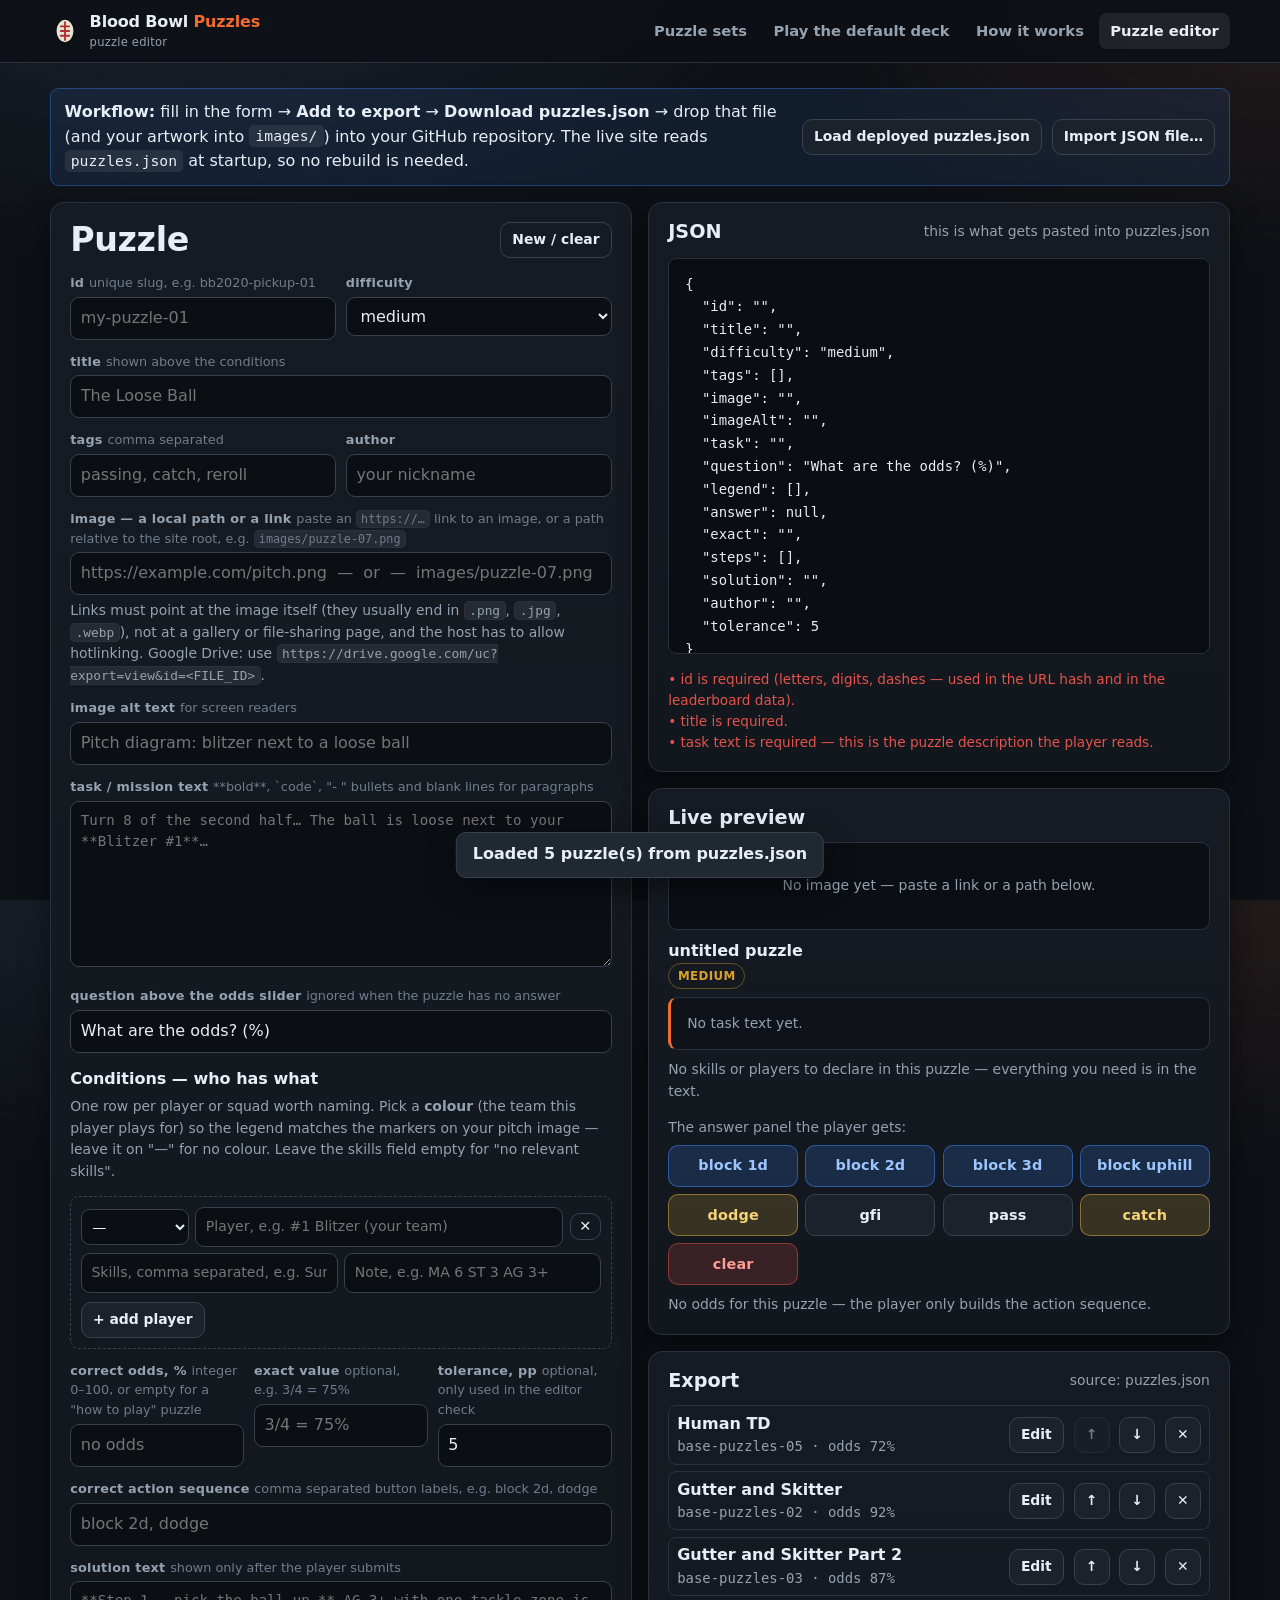
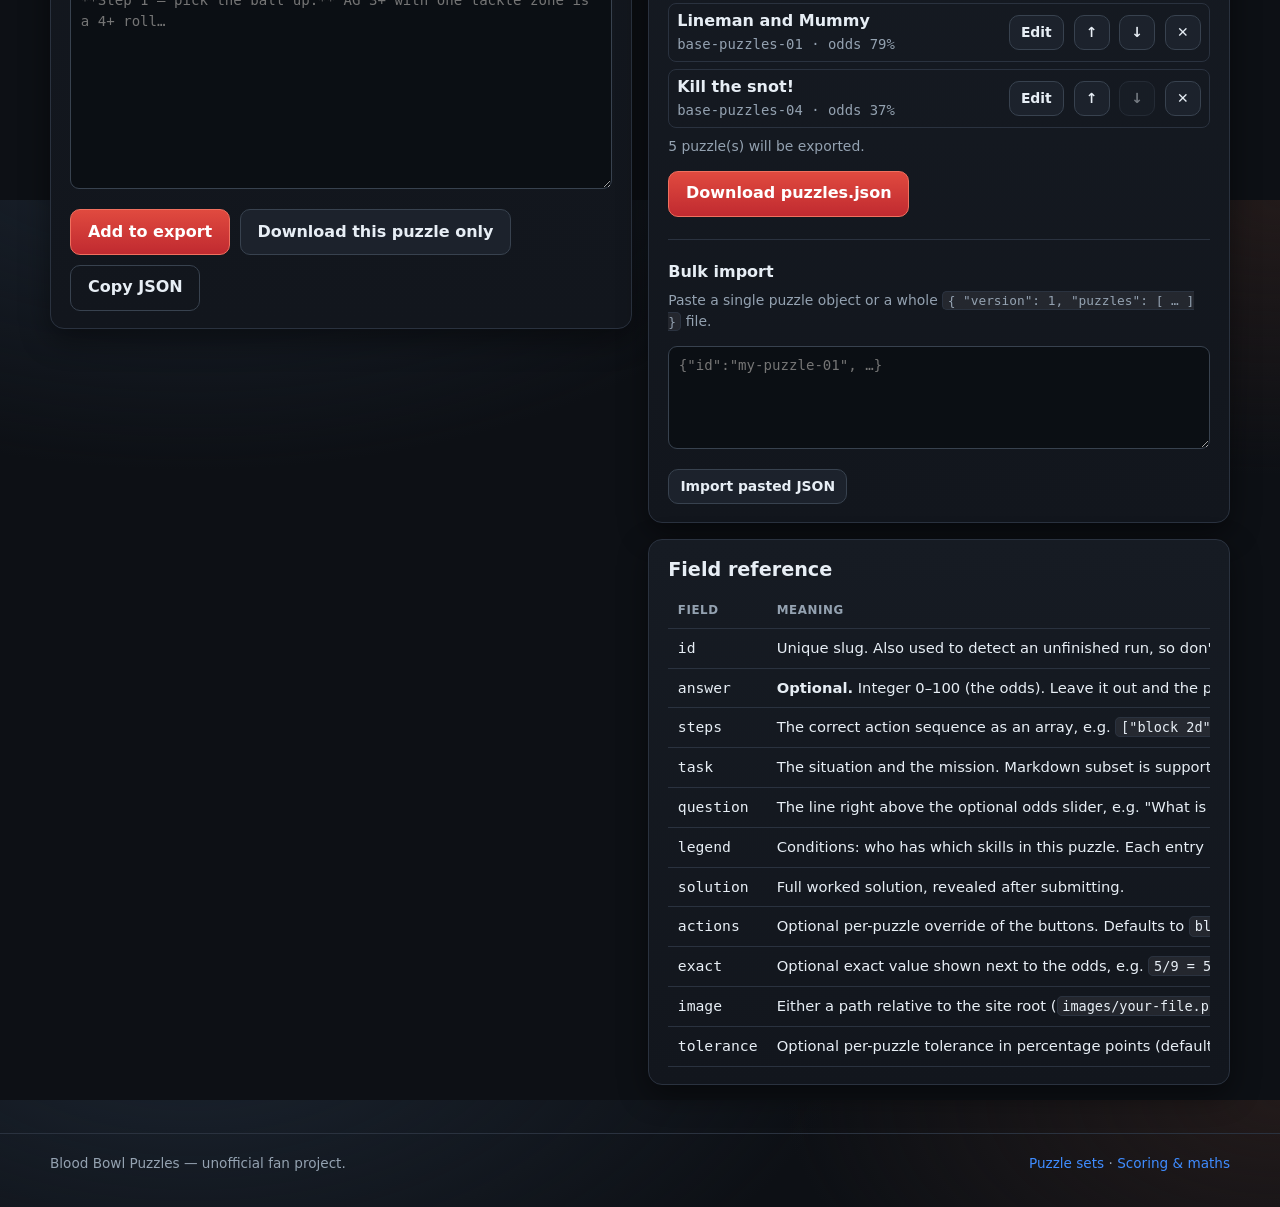
==== commit 1c508c65: "Add a 'block 3d' action button - DEFAULT_ACTIONS now lists block 1d, block 2d, block 3d, block uphil" ====
--- a/editor.html
+++ b/editor.html
@@ -199,7 +199,7 @@
               <code>blue</code>, <code>red</code>, <code>green</code>, <code>yellow</code>, <code>purple</code>,
               <code>white</code> — or omitted for no colour. It is only cosmetic: the puzzle reads the same without it.</td></tr>
             <tr><td class="mono">solution</td><td>Full worked solution, revealed after submitting.</td></tr>
-            <tr><td class="mono">actions</td><td>Optional per-puzzle override of the buttons. Defaults to <code>block 1d, block 2d, block uphill, dodge, gfi, pass, catch</code> plus <code>clear</code>.</td></tr>
+            <tr><td class="mono">actions</td><td>Optional per-puzzle override of the buttons. Defaults to <code>block 1d, block 2d, block 3d, block uphill, dodge, gfi, pass, catch</code> plus <code>clear</code>.</td></tr>
             <tr><td class="mono">exact</td><td>Optional exact value shown next to the odds, e.g. <code>5/9 = 55.56%</code>.</td></tr>
             <tr><td class="mono">image</td><td>Either a path relative to the site root (<code>images/your-file.png</code>) or a full link to an image
               (<code>https://…/pitch.png</code>). Any <code>http(s)</code> URL, protocol-relative <code>//…</code> and <code>data:image/…</code> are accepted;
--- a/css/style.css
+++ b/css/style.css
@@ -282,6 +282,7 @@
 .action-btn.blue,
 .action-btn[data-action="block 1d"],
 .action-btn[data-action="block 2d"],
+.action-btn[data-action="block 3d"],
 .action-btn[data-action="block uphill"] {
   background: rgba(63, 140, 255, .18);
   border-color: rgba(63, 140, 255, .5);
@@ -290,6 +291,7 @@
 .action-btn.blue:hover,
 .action-btn[data-action="block 1d"]:hover,
 .action-btn[data-action="block 2d"]:hover,
+.action-btn[data-action="block 3d"]:hover,
 .action-btn[data-action="block uphill"]:hover {
   background: rgba(63, 140, 255, .28);
   border-color: rgba(63, 140, 255, .75);
@@ -549,7 +551,7 @@
 .roll-hint thead { background: var(--panel-2); }
 .roll-hint p { margin-top: .4rem; }
 
-/* ----------------------------------------------------------- landing (category → sets) */
+/* ----------------------------------------------------------- landing (category → packs) */
 
 body[data-page="landing"] main { padding: clamp(1.5rem, 5vw, 3.5rem) 0 3rem; }
 
@@ -570,66 +572,108 @@
 }
 .landing-hero .btn { display:inline-flex; align-items:center; justify-content:center; }
 
-.landing-categories { margin-top: 1.6rem; display: grid; gap: 1.6rem; }
+.landing-categories { margin-top: 1.9rem; display: grid; gap: 2rem; }
 
 .category-title {
-  margin: 0 0 .55rem;
-  font-size: .8rem;
+  margin: 0 0 .8rem;
+  font-size: .82rem;
   font-weight: 800;
   letter-spacing: .1em;
   text-transform: uppercase;
   color: var(--muted);
 }
 
-.set-list {
-  list-style: none;
+.set-grid {
+  display: grid;
+  gap: 1rem;
+  grid-template-columns: repeat(auto-fill, minmax(268px, 1fr));
+}
+
+.set-card {
+  display: flex;
+  flex-direction: column;
+  background: linear-gradient(180deg, var(--panel) 0%, var(--bg-2) 100%);
+  border: 1px solid var(--line);
+  border-radius: 13px;
+  overflow: hidden;
+  transition: border-color .15s ease, transform .12s ease, box-shadow .15s ease;
+}
+.set-card:hover {
+  border-color: var(--line-2);
+  transform: translateY(-2px);
+  box-shadow: 0 10px 26px rgba(0, 0, 0, .38);
+}
+
+/* the preview keeps the whole pitch visible instead of cropping players away */
+.set-cover {
+  display: flex;
+  align-items: center;
+  justify-content: center;
+  height: 132px;
+  padding: .45rem;
+  background:
+    radial-gradient(360px 150px at 50% 0%, rgba(63, 140, 255, .10), transparent 70%),
+    #0a0d12;
+  border-bottom: 1px solid var(--line);
+}
+.set-cover img {
+  max-width: 100%;
+  max-height: 100%;
+  width: auto;
+  height: auto;
+  display: block;
+  border-radius: 5px;
+  opacity: .9;
+  transition: opacity .15s ease;
+}
+.set-card:hover .set-cover img { opacity: 1; }
+.set-cover-empty { font-size: .78rem; color: #5f6b79; }
+
+.set-body {
+  display: flex;
+  flex-direction: column;
+  flex: 1 1 auto;
+  gap: .45rem;
+  padding: .85rem .95rem .95rem;
+}
+.set-title {
   margin: 0;
-  padding: 0;
-  display: grid;
+  font-size: 1.06rem;
+  font-weight: 700;
+  line-height: 1.3;
+  letter-spacing: -.01em;
+  overflow-wrap: anywhere;
+}
+.set-meta {
+  display: flex;
+  align-items: center;
   gap: .45rem;
-  grid-template-columns: repeat(auto-fill, minmax(280px, 1fr));
-}
-.set-row {
+  flex-wrap: wrap;
+  font-size: .88rem;
+  color: #c3cedb;
+}
+.pack-count { font-variant-numeric: tabular-nums; }
+
+.set-actions {
   display: flex;
-  align-items: stretch;
-  gap: .35rem;
-  background: var(--panel);
-  border: 1px solid var(--line);
-  border-radius: 11px;
-  overflow: hidden;
-  transition: border-color .15s ease, background .15s ease;
-}
-.set-row:hover { border-color: var(--line-2); background: var(--panel-2); }
-.set-link {
-  flex: 1 1 auto;
-  display: flex;
-  align-items: baseline;
-  justify-content: space-between;
-  gap: .75rem;
-  min-width: 0;
-  padding: .7rem .85rem;
-  color: var(--text);
-}
-.set-link:hover { text-decoration: none; color: var(--text); }
-.set-title { font-weight: 700; line-height: 1.3; min-width: 0; overflow-wrap: anywhere; }
-.set-meta {
-  flex: none;
-  font-size: .8rem;
-  font-weight: 600;
-  color: var(--muted);
-  font-variant-numeric: tabular-nums;
-  white-space: nowrap;
-}
-.set-json {
-  flex: none;
-  display: inline-flex;
   align-items: center;
-  padding: 0 .7rem;
+  gap: .55rem;
+  margin-top: auto;
+  padding-top: .35rem;
+}
+.set-actions .btn { display: inline-flex; align-items: center; justify-content: center; padding: .45rem 1.1rem; }
+.set-file {
   font-size: .74rem;
-  color: #6f7d8c;
-  border-left: 1px solid var(--line);
-}
-.set-json:hover { color: var(--blue); background: rgba(63,140,255,.08); text-decoration: none; }
+  color: #71808f;
+  border-bottom: 1px dotted transparent;
+}
+.set-file:hover { color: var(--blue); border-bottom-color: currentColor; text-decoration: none; }
+
+@media (max-width: 560px) {
+  .landing-hero { align-items: flex-start; }
+  .landing-hero .btn { width: 100%; }
+  .set-cover { height: 116px; }
+}
 
 .zen-back {
   display:flex; align-items:center; flex-wrap:wrap; gap:.3rem;
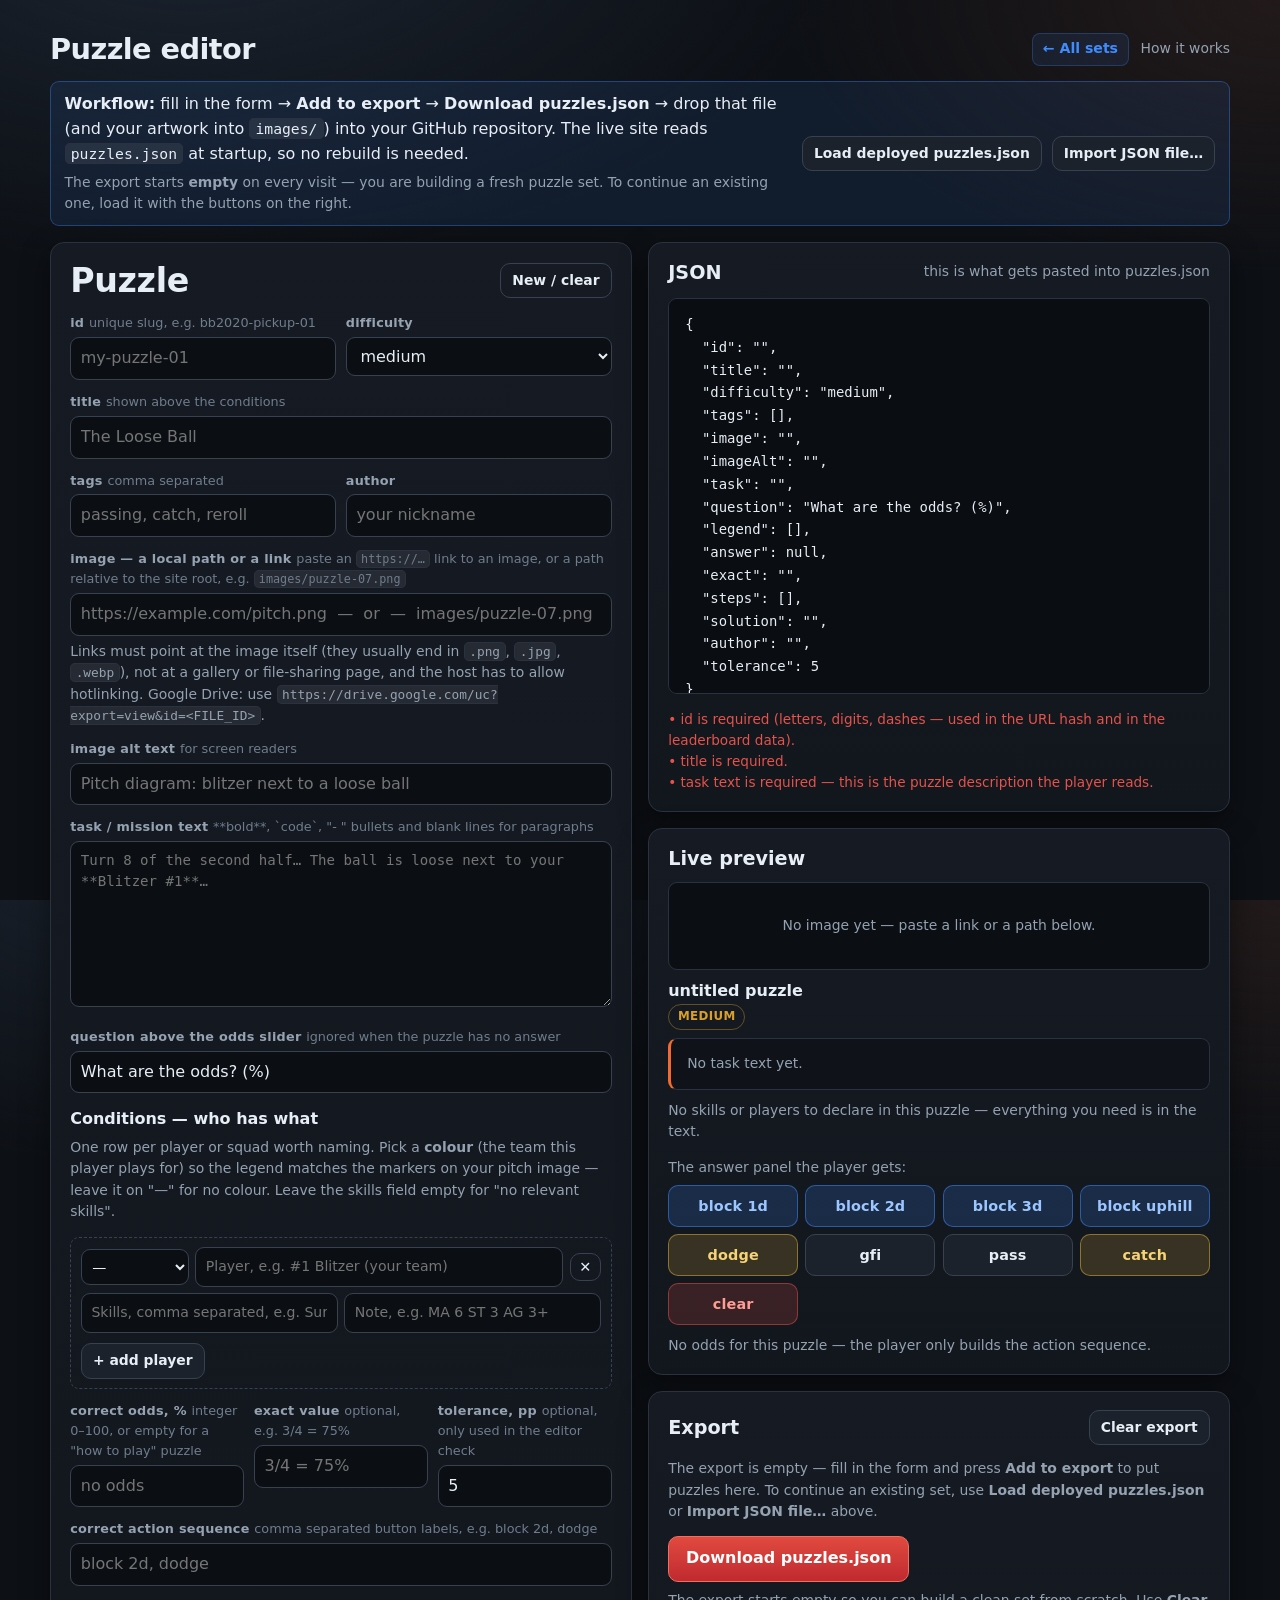
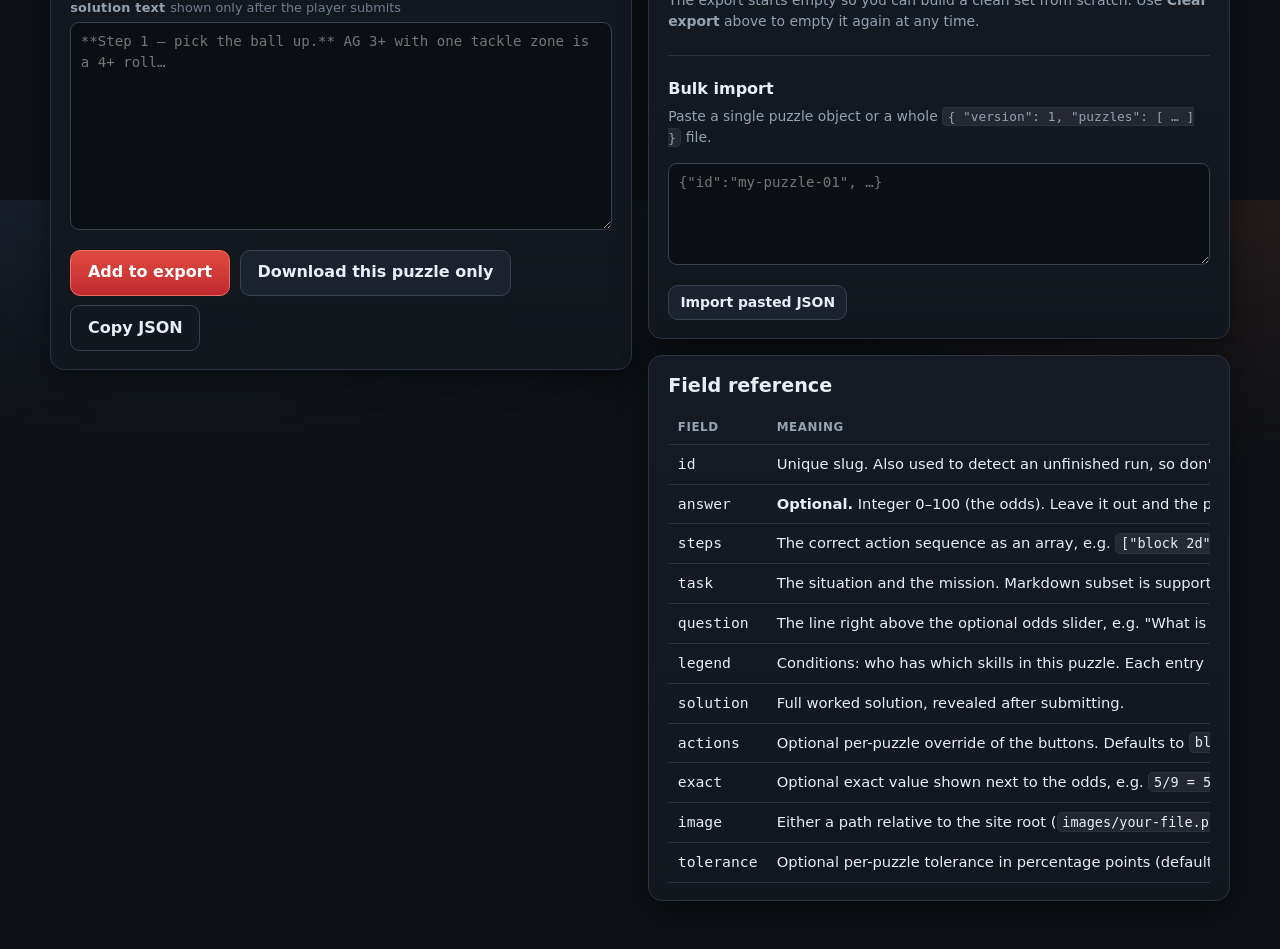
==== commit 7feb777d: "Editor: no site header/footer, and start every session with an empty export - editor.html drops the " ====
--- a/editor.html
+++ b/editor.html
@@ -11,31 +11,23 @@
 </head>
 <body data-page="editor">
 
-<header class="site-header">
-  <div class="wrap">
-    <a class="brand" href="index.html">
-      <svg width="30" height="30" viewBox="0 0 32 32" aria-hidden="true">
-        <ellipse cx="16" cy="16" rx="10" ry="13" fill="#e8e2d4" stroke="#0d1015" stroke-width="2"/>
-        <path d="M16 6.5v19M11.5 11h9M11.5 16h9M11.5 21h9" stroke="#b03030" stroke-width="2" stroke-linecap="round"/>
-      </svg>
-      <span>Blood Bowl <b>Puzzles</b><small>puzzle editor</small></span>
-    </a>
-    <nav class="nav">
-      <a href="index.html">Puzzle sets</a>
-      <a href="play.html">Play the default deck</a>
-      <a href="guide.html">How it works</a>
-      <a href="editor.html" aria-current="page">Puzzle editor</a>
-    </nav>
+<main class="wrap">
+
+  <div class="editor-top">
+    <h1 class="editor-title">Puzzle editor</h1>
+    <div class="editor-top-links">
+      <a class="back-link" href="index.html">← All sets</a>
+      <a class="muted small" href="guide.html">How it works</a>
+    </div>
   </div>
-</header>
-
-<main class="wrap">
 
   <div class="banner">
     <div style="flex:1 1 340px">
       <b>Workflow:</b> fill in the form → <b>Add to export</b> → <b>Download puzzles.json</b> → drop that file
       (and your artwork into <code>images/</code>) into your GitHub repository. The live site reads <code>puzzles.json</code>
       at startup, so no rebuild is needed.
+      <div class="muted small" style="margin-top:.3rem">The export starts <b>empty</b> on every visit — you are building a
+      fresh puzzle set. To continue an existing one, load it with the buttons on the right.</div>
     </div>
     <div class="btn-row">
       <button id="btn-load-file" class="btn-sm">Load deployed puzzles.json</button>
@@ -169,12 +161,17 @@
       <div class="card">
         <div class="card-top">
           <h2 style="margin:0">Export</h2>
-          <span class="muted small" style="margin-left:auto" id="deck-source"></span>
+          <div class="btn-row" style="margin-left:auto">
+            <span class="muted small" id="deck-source"></span>
+            <button id="btn-clear-deck" class="btn-sm" title="Throw away every puzzle in the export">Clear export</button>
+          </div>
         </div>
         <div id="deck"></div>
         <div class="btn-row" style="margin-top:.8rem">
           <button id="btn-download-deck" class="primary">Download puzzles.json</button>
         </div>
+        <p class="muted small" style="margin-top:.5rem">The export starts empty so you can build a clean set from scratch.
+        Use <b>Clear export</b> above to empty it again at any time.</p>
         <hr>
         <h3>Bulk import</h3>
         <p class="muted small">Paste a single puzzle object or a whole <code>{ "version": 1, "puzzles": [ … ] }</code> file.</p>
@@ -211,13 +208,6 @@
     </section>
   </div>
 </main>
-
-<footer class="site-footer">
-  <div class="wrap">
-    <span>Blood Bowl Puzzles — unofficial fan project.</span>
-    <span><a href="index.html">Puzzle sets</a> · <a href="guide.html">Scoring &amp; maths</a></span>
-  </div>
-</footer>
 
 <script>
 /* Safety net for stale module caching: after a deploy the browser can pair a
--- a/css/style.css
+++ b/css/style.css
@@ -480,6 +480,24 @@
 
 /* ----------------------------------------------------------- editor */
 
+body[data-page="editor"] main { padding: clamp(1.2rem, 3vw, 2rem) 0 3rem; }
+
+.editor-top {
+  display: flex;
+  align-items: center;
+  justify-content: space-between;
+  gap: .8rem;
+  flex-wrap: wrap;
+  margin-bottom: .9rem;
+}
+.editor-title {
+  margin: 0;
+  font-size: clamp(1.35rem, 2.6vw, 1.8rem);
+  letter-spacing: -.02em;
+}
+.editor-top-links { display: flex; align-items: center; gap: .75rem; flex-wrap: wrap; }
+
+
 .editor-grid { display: grid; grid-template-columns: minmax(0, 1fr) minmax(0, 1fr); gap: 1rem; align-items: start; }
 @media (max-width: 1000px) { .editor-grid { grid-template-columns: 1fr; } }
 .field { margin-bottom: .75rem; }
